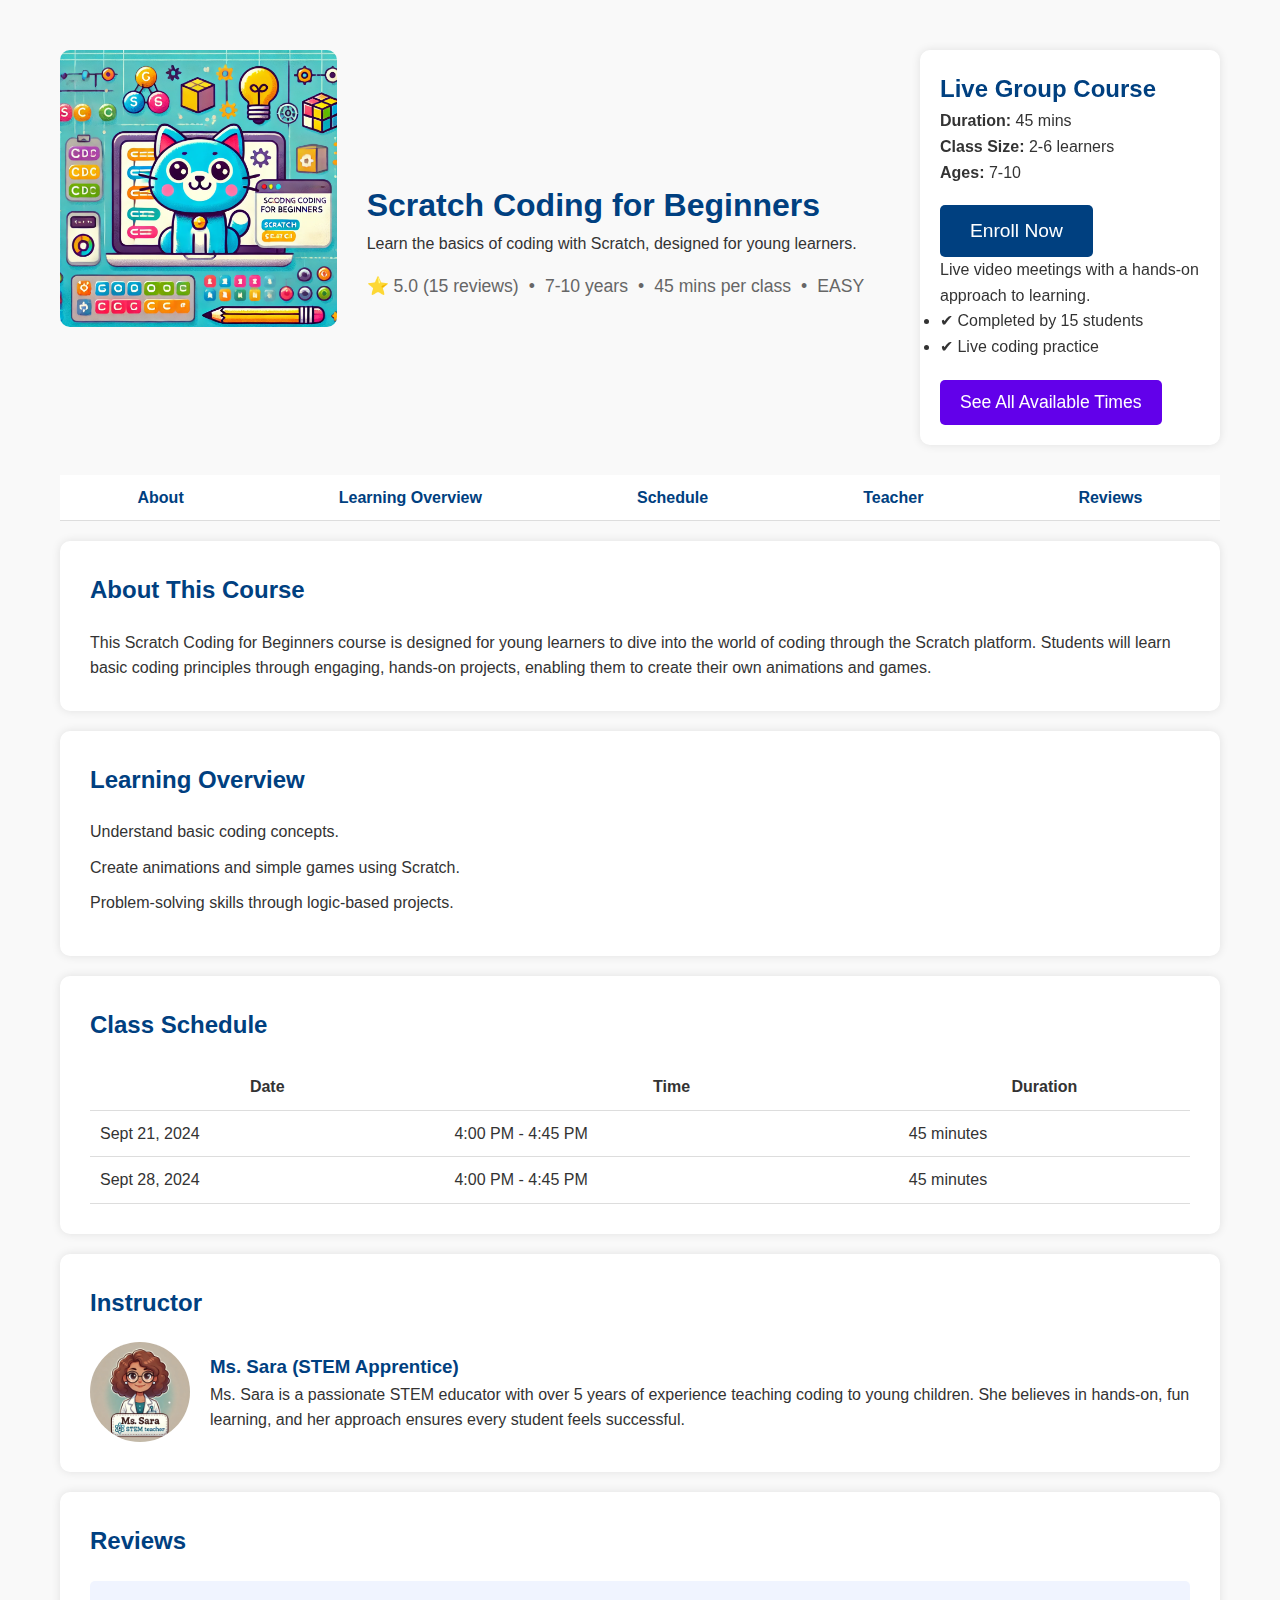
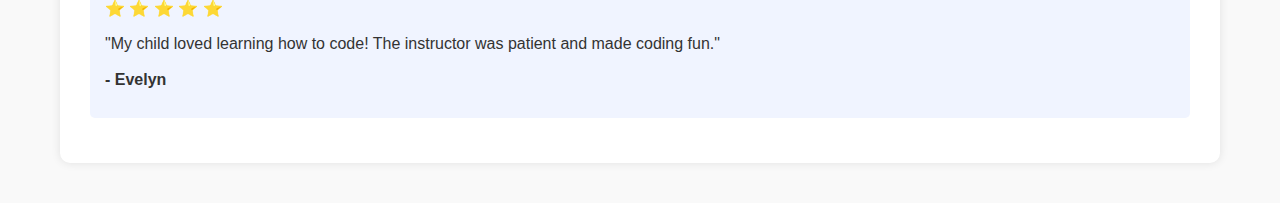
==== course-details.html @ f35632b8 "css style name" ====
<!DOCTYPE html>
<html lang="en">
<head>
    <meta charset="UTF-8">
    <meta name="viewport" content="width=device-width, initial-scale=1.0">
    <title>Course Detail - Scratch Coding for Beginners</title>
    <link rel="stylesheet" href="styles2.css">
</head>
<body>

    <!-- Main Container -->
    <div class="main-container">

        <!-- Hero Section -->
        <section class="course-hero" aria-labelledby="course-hero-heading">
            <div class="course-hero-image">
                <img src="course1.jpg" alt="Scratch Coding Course Image">
            </div>
            <div class="course-hero-info">
                <h1 id="course-hero-heading">Scratch Coding for Beginners</h1>
                <p>Learn the basics of coding with Scratch, designed for young learners.</p>
                <div class="course-summary">
                    <span aria-label="Rating 5 stars">⭐ 5.0 (15 reviews)</span>
                    <span>•</span>
                    <span>7-10 years</span>
                    <span>•</span>
                    <span>45 mins per class</span>
                    <span>•</span>
                    <span>EASY</span>
                </div>
            </div>
            <!-- Floating CTA -->
            <aside class="cta-panel" role="complementary">
                <div class="cta-details">
                    <h2>Live Group Course</h2>
                    <p><strong>Duration:</strong> 45 mins</p>
                    <p><strong>Class Size:</strong> 2-6 learners</p>
                    <p><strong>Ages:</strong> 7-10</p>
                    <button class="cta-btn" aria-label="Enroll Now for Scratch Coding for Beginners">Enroll Now</button>
                    <p>Live video meetings with a hands-on approach to learning.</p>
                    <ul>
                        <li>✔ Completed by 15 students</li>
                        <li>✔ Live coding practice</li>
                    </ul>
                    <button class="see-times-btn" aria-label="See all available times">See All Available Times</button>
                </div>
            </aside>
        </section>

        <!-- Tab Navigation -->
        <nav class="tab-nav" aria-label="Course Navigation" role="navigation">
            <ul>
                <li><a href="#about">About</a></li>
                <li><a href="#overview">Learning Overview</a></li>
                <li><a href="#schedule">Schedule</a></li>
                <li><a href="#teacher">Teacher</a></li>
                <li><a href="#reviews">Reviews</a></li>
            </ul>
        </nav>

        <!-- Course Content Sections -->
        <article id="about" class="course-section">
            <h2>About This Course</h2>
            <p>This Scratch Coding for Beginners course is designed for young learners to dive into the world of coding through the Scratch platform. Students will learn basic coding principles through engaging, hands-on projects, enabling them to create their own animations and games.</p>
        </article>

        <article id="overview" class="course-section">
            <h2>Learning Overview</h2>
            <ul>
                <li>Understand basic coding concepts.</li>
                <li>Create animations and simple games using Scratch.</li>
                <li>Problem-solving skills through logic-based projects.</li>
            </ul>
        </article>

        <article id="schedule" class="course-section">
            <h2>Class Schedule</h2>
            <table>
                <thead>
                    <tr>
                        <th>Date</th>
                        <th>Time</th>
                        <th>Duration</th>
                    </tr>
                </thead>
                <tbody>
                    <tr>
                        <td>Sept 21, 2024</td>
                        <td>4:00 PM - 4:45 PM</td>
                        <td>45 minutes</td>
                    </tr>
                    <tr>
                        <td>Sept 28, 2024</td>
                        <td>4:00 PM - 4:45 PM</td>
                        <td>45 minutes</td>
                    </tr>
                </tbody>
            </table>
        </article>

        <article id="teacher" class="course-section">
            <h2>Instructor</h2>
            <div class="instructor-profile">
                <img src="instructor1.jpg" alt="Ms. Sara Instructor Image">
                <div>
                    <h3>Ms. Sara (STEM Apprentice)</h3>
                    <p>Ms. Sara is a passionate STEM educator with over 5 years of experience teaching coding to young children. She believes in hands-on, fun learning, and her approach ensures every student feels successful.</p>
                </div>
            </div>
        </article>

        <article id="reviews" class="course-section">
            <h2>Reviews</h2>
            <div class="review">
                <p>⭐ ⭐ ⭐ ⭐ ⭐</p>
                <p>"My child loved learning how to code! The instructor was patient and made coding fun."</p>
                <p><strong>- Evelyn</strong></p>
            </div>
        </article>
        
    </div>

    <!-- Smooth Scroll Script -->
    <script>
        document.querySelectorAll('.tab-nav a').forEach(anchor => {
            anchor.addEventListener('click', function(e) {
                e.preventDefault();
                document.querySelector(this.getAttribute('href')).scrollIntoView({
                    behavior: 'smooth'
                });
            });
        });
    </script>

</body>
</html>
---- styles2.css ----
* {
    margin: 0;
    padding: 0;
    box-sizing: border-box;
}

body {
    font-family: Arial, sans-serif;
    line-height: 1.6;
    background-color: #f9f9f9;
    color: #333;
}

.main-container {
    max-width: 1200px;
    margin: 0 auto;
    padding: 20px;
}

h1, h2, h3 {
    color: #004080;
    font-weight: bold;
}

/* Hero Section */
.course-hero {
    display: flex;
    padding: 30px 0;
    position: relative;
}

.course-hero-image {
    flex: 1;
    max-width: 50%;
}

.course-hero-image img {
    width: 100%;
    border-radius: 10px;
}

.course-hero-info {
    flex: 2;
    padding-left: 30px;
    display: flex;
    flex-direction: column;
    justify-content: center;
}

.course-summary {
    display: flex;
    gap: 10px;
    font-size: 1.1em;
    margin: 15px 0;
    color: #666;
}

/* CTA Panel (Sticky) */
.cta-panel {
    position: sticky;
    top: 20px;
    background-color: white;
    padding: 20px;
    border-radius: 10px;
    box-shadow: 0 0 10px rgba(0, 0, 0, 0.1);
    max-width: 300px;
    z-index: 10;
}

.cta-btn {
    background-color: #004080;
    color: white;
    padding: 15px 30px;
    border: none;
    border-radius: 5px;
    cursor: pointer;
    font-size: 1.2em;
    margin-top: 20px;
}

.cta-btn:hover {
    background-color: #002f60;
}

.see-times-btn {
    background-color: #6200ea;
    color: white;
    padding: 12px 20px;
    border: none;
    border-radius: 5px;
    cursor: pointer;
    font-size: 1.1em;
    margin-top: 20px;
}

/* Tab Navigation */
.tab-nav {
    position: sticky;
    top: 0;
    background-color: white;
    padding: 10px 0;
    border-bottom: 1px solid #ddd;
    z-index: 100;
}

.tab-nav ul {
    list-style: none;
    display: flex;
    justify-content: space-around;
}

.tab-nav ul li a {
    color: #004080;
    font-weight: bold;
    padding: 10px 20px;
    text-decoration: none;
    transition: color 0.3s ease;
}

.tab-nav ul li a:hover {
    color: #002f60;
}

/* Course Sections */
.course-section {
    background-color: white;
    padding: 30px;
    border-radius: 10px;
    margin: 20px 0;
    box-shadow: 0 0 10px rgba(0, 0, 0, 0.1);
}

.course-section h2 {
    margin-bottom: 20px;
}

.course-section ul {
    list-style: none;
    padding-left: 0;
}

.course-section ul li {
    margin-bottom: 10px;
}

.course-section table {
    width: 100%;
    border-collapse: collapse;
}

.course-section table th, table td {
    padding: 10px;
    border-bottom: 1px solid #ddd;
}

.instructor-profile {
    display: flex;
    gap: 20px;
    align-items: center;
}

.instructor-profile img {
    border-radius: 50%;
    width: 100px;
    height: 100px;
}

/* Review Section */
.review {
    background-color: #f0f4ff;
    padding: 15px;
    border-radius: 5px;
    margin-bottom: 15px;
}

.review p {
    margin-bottom: 10px;
}
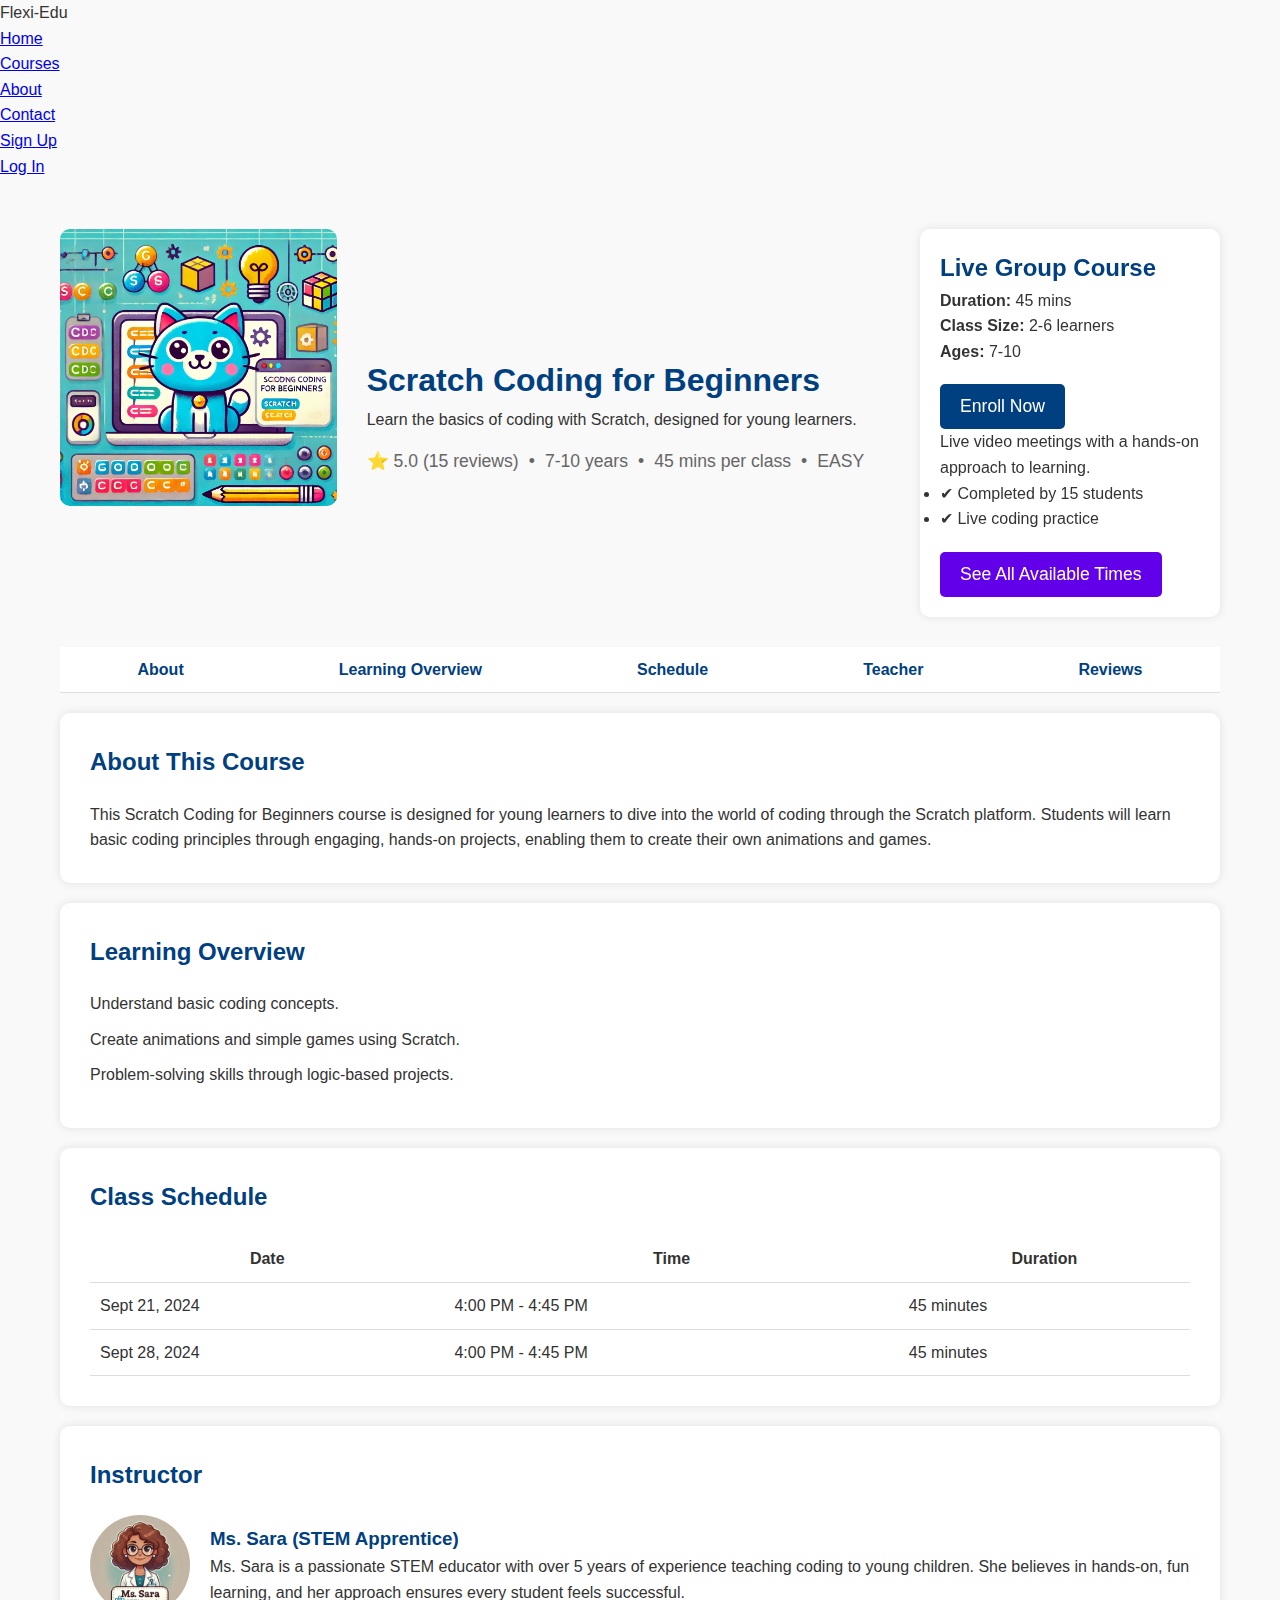
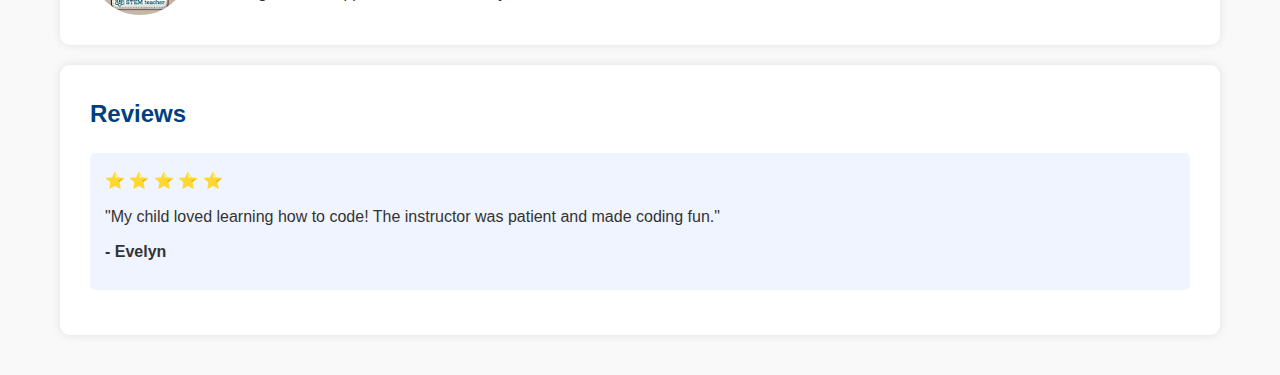
==== commit 6f3a10db: "merge css files" ====
--- a/course-details.html
+++ b/course-details.html
@@ -4,10 +4,22 @@
     <meta charset="UTF-8">
     <meta name="viewport" content="width=device-width, initial-scale=1.0">
     <title>Course Detail - Scratch Coding for Beginners</title>
-    <link rel="stylesheet" href="styles2.css">
+    <link rel="stylesheet" href="styles.css">
 </head>
 <body>
-
+    <header>
+        <nav>
+            <div class="logo">Flexi-Edu</div>
+            <ul class="nav-links">
+                <li><a href="#">Home</a></li>
+                <li><a href="#">Courses</a></li>
+                <li><a href="#">About</a></li>
+                <li><a href="#">Contact</a></li>
+                <li><a href="#" class="btn primary-btn">Sign Up</a></li>
+                <li><a href="#" class="btn secondary-btn">Log In</a></li>
+            </ul>
+        </nav>
+    </header>
     <!-- Main Container -->
     <div class="main-container">
 
--- a/styles.css
+++ b/styles.css
@@ -0,0 +1,280 @@
+/* General Styles */
+* {
+    margin: 0;
+    padding: 0;
+    box-sizing: border-box;
+}
+
+body {
+    font-family: Arial, sans-serif;
+    line-height: 1.6;
+    background-color: #f9f9f9;
+    color: #333;
+}
+
+h1, h2, h3 {
+    color: #004080;
+    font-weight: bold;
+}
+
+.main-container {
+    max-width: 1200px;
+    margin: 0 auto;
+    padding: 20px;
+}
+
+/* Reusable Button Styles */
+.cta-btn, .see-times-btn {
+    background-color: #004080;
+    color: white;
+    padding: 12px 20px;
+    border: none;
+    border-radius: 5px;
+    cursor: pointer;
+    font-size: 1.1em;
+    margin-top: 20px;
+    transition: background-color 0.3s;
+}
+
+.cta-btn:hover, .see-times-btn:hover {
+    background-color: #002f60;
+}
+
+.see-times-btn {
+    background-color: #6200ea;
+}
+
+.review, .btn:hover {
+    background-color: #002f60;
+}
+
+/* Course List View Styles */
+.course-grid {
+    display: grid;
+    grid-template-columns: repeat(auto-fit, minmax(250px, 1fr));
+    gap: 20px;
+    padding: 20px 0;
+}
+
+.course-card {
+    background: white;
+    border-radius: 12px;
+    box-shadow: 0 5px 15px rgba(0, 0, 0, 0.1);
+    overflow: hidden;
+    text-align: left;
+    display: flex;
+    flex-direction: column;
+    transition: transform 0.3s, box-shadow 0.3s;
+    cursor: pointer;
+}
+
+.course-card:hover {
+    transform: translateY(-5px);
+    box-shadow: 0 10px 25px rgba(0, 0, 0, 0.15);
+}
+
+.course-card img {
+    width: 100%;
+    height: 150px;
+    object-fit: cover;
+}
+
+.course-card h3 {
+    font-size: 1.2em;
+    margin: 15px;
+    color: #333;
+    font-weight: bold;
+}
+
+.course-card .vendor {
+    display: flex;
+    align-items: center;
+    margin: 10px 15px;
+}
+
+.course-card .vendor img {
+    border-radius: 50%;
+    width: 30px;
+    height: 30px;
+    margin-right: 10px;
+}
+
+.course-card .vendor a {
+    font-size: 0.9em;
+    color: #004080;
+    font-weight: bold;
+    text-decoration: none;
+}
+
+.course-card .vendor a:hover {
+    text-decoration: underline;
+}
+
+.course-card .course-info {
+    display: flex;
+    justify-content: space-around;
+    padding: 15px;
+    background-color: #f9f9f9;
+    border-top: 1px solid #ddd;
+}
+
+.course-card .course-info div {
+    text-align: center;
+}
+
+.course-card .course-info div span {
+    display: block;
+    font-size: 1.1em;
+    font-weight: bold;
+    color: #333;
+}
+
+.course-card .course-info div small {
+    font-size: 0.8em;
+    color: #666;
+}
+
+.course-card .rating {
+    display: flex;
+    align-items: center;
+    color: #ff9800;
+    margin-left: 15px;
+    font-size: 0.9em;
+}
+
+.course-card .rating span {
+    margin-left: 5px;
+    color: #666;
+    font-size: 0.85em;
+}
+
+/* Course Details View Styles */
+
+/* Hero Section */
+.course-hero {
+    display: flex;
+    padding: 30px 0;
+    position: relative;
+}
+
+.course-hero-image {
+    flex: 1;
+    max-width: 50%;
+}
+
+.course-hero-image img {
+    width: 100%;
+    border-radius: 10px;
+}
+
+.course-hero-info {
+    flex: 2;
+    padding-left: 30px;
+    display: flex;
+    flex-direction: column;
+    justify-content: center;
+}
+
+.course-summary {
+    display: flex;
+    gap: 10px;
+    font-size: 1.1em;
+    margin: 15px 0;
+    color: #666;
+}
+
+/* CTA Panel (Sticky) */
+.cta-panel {
+    position: sticky;
+    top: 20px;
+    background-color: white;
+    padding: 20px;
+    border-radius: 10px;
+    box-shadow: 0 0 10px rgba(0, 0, 0, 0.1);
+    max-width: 300px;
+    z-index: 10;
+}
+
+/* Tab Navigation */
+.tab-nav {
+    position: sticky;
+    top: 0;
+    background-color: white;
+    padding: 10px 0;
+    border-bottom: 1px solid #ddd;
+    z-index: 100;
+}
+
+.tab-nav ul {
+    list-style: none;
+    display: flex;
+    justify-content: space-around;
+}
+
+.tab-nav ul li a {
+    color: #004080;
+    font-weight: bold;
+    padding: 10px 20px;
+    text-decoration: none;
+    transition: color 0.3s ease;
+}
+
+.tab-nav ul li a:hover {
+    color: #002f60;
+}
+
+/* Course Sections */
+.course-section {
+    background-color: white;
+    padding: 30px;
+    border-radius: 10px;
+    margin: 20px 0;
+    box-shadow: 0 0 10px rgba(0, 0, 0, 0.1);
+}
+
+.course-section h2 {
+    margin-bottom: 20px;
+}
+
+.course-section ul {
+    list-style: none;
+    padding-left: 0;
+}
+
+.course-section ul li {
+    margin-bottom: 10px;
+}
+
+.course-section table {
+    width: 100%;
+    border-collapse: collapse;
+}
+
+.course-section table th, table td {
+    padding: 10px;
+    border-bottom: 1px solid #ddd;
+}
+
+.instructor-profile {
+    display: flex;
+    gap: 20px;
+    align-items: center;
+}
+
+.instructor-profile img {
+    border-radius: 50%;
+    width: 100px;
+    height: 100px;
+}
+
+/* Review Section */
+.review {
+    background-color: #f0f4ff;
+    padding: 15px;
+    border-radius: 5px;
+    margin-bottom: 15px;
+}
+
+.review p {
+    margin-bottom: 10px;
+}
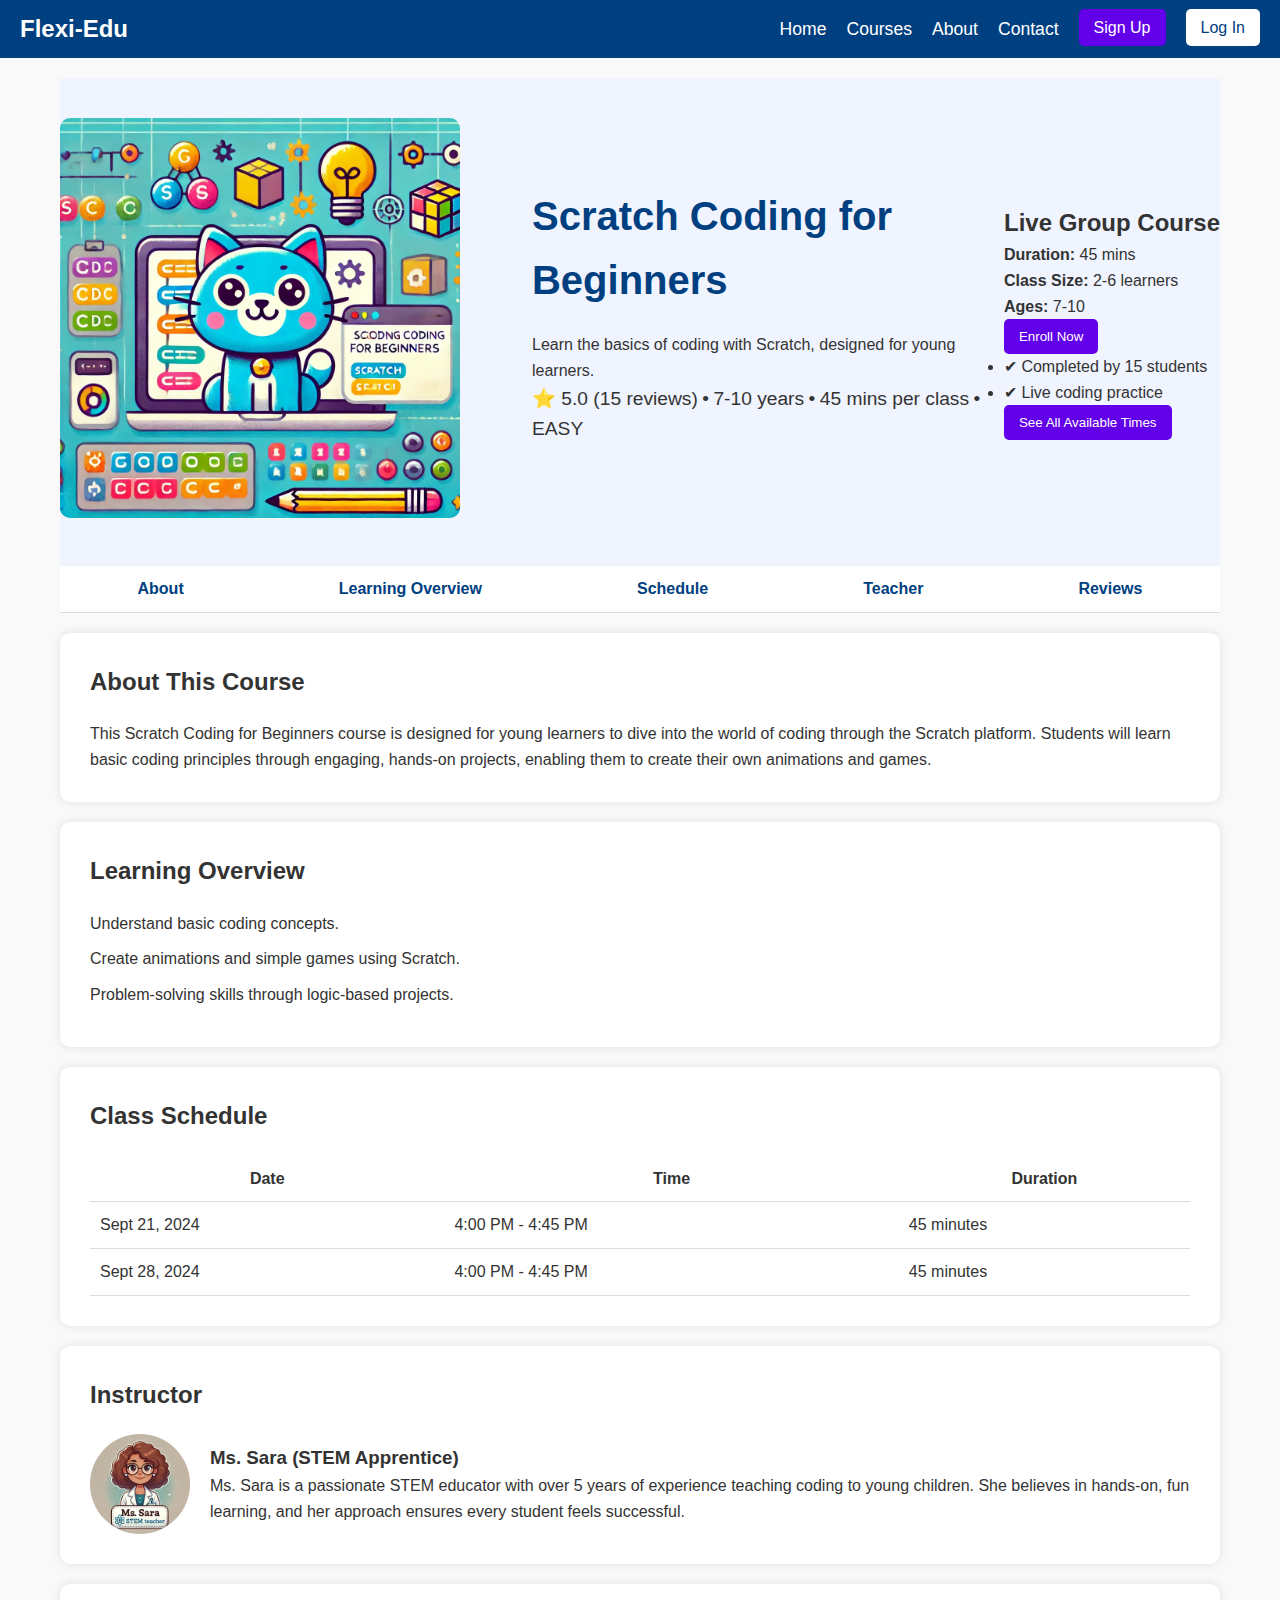
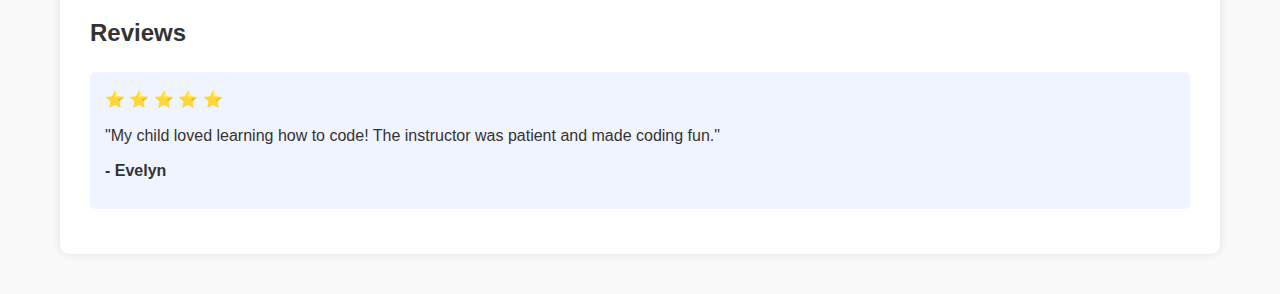
==== commit bcf2773e: "redo html and css alignment" ====
--- a/course-details.html
+++ b/course-details.html
@@ -20,9 +20,8 @@
             </ul>
         </nav>
     </header>
-    <!-- Main Container -->
+
     <div class="main-container">
-
         <!-- Hero Section -->
         <section class="course-hero" aria-labelledby="course-hero-heading">
             <div class="course-hero-image">
@@ -49,7 +48,6 @@
                     <p><strong>Class Size:</strong> 2-6 learners</p>
                     <p><strong>Ages:</strong> 7-10</p>
                     <button class="cta-btn" aria-label="Enroll Now for Scratch Coding for Beginners">Enroll Now</button>
-                    <p>Live video meetings with a hands-on approach to learning.</p>
                     <ul>
                         <li>✔ Completed by 15 students</li>
                         <li>✔ Live coding practice</li>
@@ -129,7 +127,6 @@
                 <p><strong>- Evelyn</strong></p>
             </div>
         </article>
-        
     </div>
 
     <!-- Smooth Scroll Script -->
--- a/styles.css
+++ b/styles.css
@@ -12,43 +12,156 @@
     color: #333;
 }
 
-h1, h2, h3 {
-    color: #004080;
-    font-weight: bold;
-}
-
 .main-container {
     max-width: 1200px;
     margin: 0 auto;
     padding: 20px;
 }
 
-/* Reusable Button Styles */
-.cta-btn, .see-times-btn {
+/* Header Section */
+header nav {
+    display: flex;
+    justify-content: space-between;
+    align-items: center;
     background-color: #004080;
-    color: white;
-    padding: 12px 20px;
+    padding: 10px 20px;
+}
+
+header nav .logo {
+    color: white;
+    font-size: 1.5em;
+    font-weight: bold;
+}
+
+header nav ul {
+    list-style: none;
+    display: flex;
+    gap: 20px;
+}
+
+header nav ul li a {
+    color: white;
+    text-decoration: none;
+    font-size: 1.1em;
+    transition: color 0.3s ease;
+}
+
+header nav ul li a:hover {
+    color: #ddd;
+}
+
+header .btn {
+    padding: 10px 15px;
+    border-radius: 5px;
+    font-size: 1em;
+}
+
+.primary-btn {
+    background-color: #6200ea;
+    color: white;
+}
+
+.secondary-btn {
+    background-color: white;
+    color: #004080;
+}
+
+.secondary-btn:hover {
+    background-color: #ddd;
+}
+
+/* Hero Section */
+.hero, .course-hero {
+    display: flex;
+    justify-content: space-between;
+    align-items: center;
+    padding: 40px 0;
+    background-color: #f0f4ff;
+}
+
+.hero-content, .course-hero-info {
+    flex: 1;
+}
+
+.hero h1, .course-hero h1 {
+    font-size: 2.5em;
+    margin-bottom: 20px;
+    color: #004080;
+}
+
+.highlights, .course-summary {
+    list-style: none;
+    margin-bottom: 15px;
+}
+
+.highlights li, .course-summary span {
+    font-size: 1.2em;
+    margin-bottom: 10px;
+}
+
+.ratings, .age-filter {
+    font-size: 1.1em;
+    color: #333;
+    margin-bottom: 15px;
+}
+
+.age-filter button, .cta-btn, .see-times-btn {
+    background-color: #6200ea;
+    color: white;
+    padding: 10px 15px;
+    border-radius: 5px;
+    cursor: pointer;
     border: none;
-    border-radius: 5px;
+    margin-right: 10px;
+    transition: background-color 0.3s ease;
+}
+
+.age-filter button:hover, .cta-btn:hover, .see-times-btn:hover {
+    background-color: #4500b5;
+}
+
+.course-hero-image {
+    flex: 1;
+}
+
+.course-hero-image img, .hero img {
+    width: 100%;
+    max-width: 400px;
+    border-radius: 10px;
+}
+
+/* Filter Bar */
+.filter-bar {
+    display: flex;
+    justify-content: space-between;
+    align-items: center;
+    padding: 20px 0;
+    background-color: #fff;
+    margin-top: 10px;
+    border-bottom: 1px solid #ddd;
+}
+
+.filters button {
+    background-color: #f0f4ff;
+    color: #333;
+    padding: 10px 15px;
+    border-radius: 5px;
+    border: none;
     cursor: pointer;
-    font-size: 1.1em;
-    margin-top: 20px;
-    transition: background-color 0.3s;
-}
-
-.cta-btn:hover, .see-times-btn:hover {
-    background-color: #002f60;
-}
-
-.see-times-btn {
-    background-color: #6200ea;
-}
-
-.review, .btn:hover {
-    background-color: #002f60;
-}
-
-/* Course List View Styles */
+    margin-right: 10px;
+}
+
+.filters button:hover {
+    background-color: #d9e2f3;
+}
+
+.sort-by select {
+    padding: 10px;
+    border-radius: 5px;
+    border: 1px solid #ddd;
+}
+
+/* Course Grid */
 .course-grid {
     display: grid;
     grid-template-columns: repeat(auto-fit, minmax(250px, 1fr));
@@ -86,31 +199,32 @@
     font-weight: bold;
 }
 
-.course-card .vendor {
+.vendor {
     display: flex;
     align-items: center;
     margin: 10px 15px;
 }
 
-.course-card .vendor img {
+.vendor img {
     border-radius: 50%;
     width: 30px;
     height: 30px;
     margin-right: 10px;
 }
 
-.course-card .vendor a {
+.vendor a {
     font-size: 0.9em;
     color: #004080;
     font-weight: bold;
     text-decoration: none;
 }
 
-.course-card .vendor a:hover {
+.vendor a:hover {
     text-decoration: underline;
 }
 
-.course-card .course-info {
+/* Course Info */
+.course-info {
     display: flex;
     justify-content: space-around;
     padding: 15px;
@@ -118,23 +232,23 @@
     border-top: 1px solid #ddd;
 }
 
-.course-card .course-info div {
+.course-info div {
     text-align: center;
 }
 
-.course-card .course-info div span {
+.course-info div span {
     display: block;
     font-size: 1.1em;
     font-weight: bold;
     color: #333;
 }
 
-.course-card .course-info div small {
+.course-info div small {
     font-size: 0.8em;
     color: #666;
 }
 
-.course-card .rating {
+.rating {
     display: flex;
     align-items: center;
     color: #ff9800;
@@ -142,60 +256,13 @@
     font-size: 0.9em;
 }
 
-.course-card .rating span {
+.rating span {
     margin-left: 5px;
     color: #666;
     font-size: 0.85em;
 }
 
-/* Course Details View Styles */
-
-/* Hero Section */
-.course-hero {
-    display: flex;
-    padding: 30px 0;
-    position: relative;
-}
-
-.course-hero-image {
-    flex: 1;
-    max-width: 50%;
-}
-
-.course-hero-image img {
-    width: 100%;
-    border-radius: 10px;
-}
-
-.course-hero-info {
-    flex: 2;
-    padding-left: 30px;
-    display: flex;
-    flex-direction: column;
-    justify-content: center;
-}
-
-.course-summary {
-    display: flex;
-    gap: 10px;
-    font-size: 1.1em;
-    margin: 15px 0;
-    color: #666;
-}
-
-/* CTA Panel (Sticky) */
-.cta-panel {
-    position: sticky;
-    top: 20px;
-    background-color: white;
-    padding: 20px;
-    border-radius: 10px;
-    box-shadow: 0 0 10px rgba(0, 0, 0, 0.1);
-    max-width: 300px;
-    z-index: 10;
-}
-
-/* Tab Navigation */
+/* Course Details View - Tabs and Sections */
 .tab-nav {
     position: sticky;
     top: 0;
@@ -223,7 +290,6 @@
     color: #002f60;
 }
 
-/* Course Sections */
 .course-section {
     background-color: white;
     padding: 30px;
@@ -255,6 +321,7 @@
     border-bottom: 1px solid #ddd;
 }
 
+/* Instructor Section */
 .instructor-profile {
     display: flex;
     gap: 20px;
@@ -278,3 +345,23 @@
 .review p {
     margin-bottom: 10px;
 }
+
+/* Footer Section */
+footer {
+    background-color: #004080;
+    color: white;
+    padding: 20px 0;
+    text-align: center;
+}
+
+footer ul {
+    list-style: none;
+    display: flex;
+    justify-content: center;
+    gap: 20px;
+}
+
+footer ul li a {
+    color: white;
+    text-decoration: none;
+}
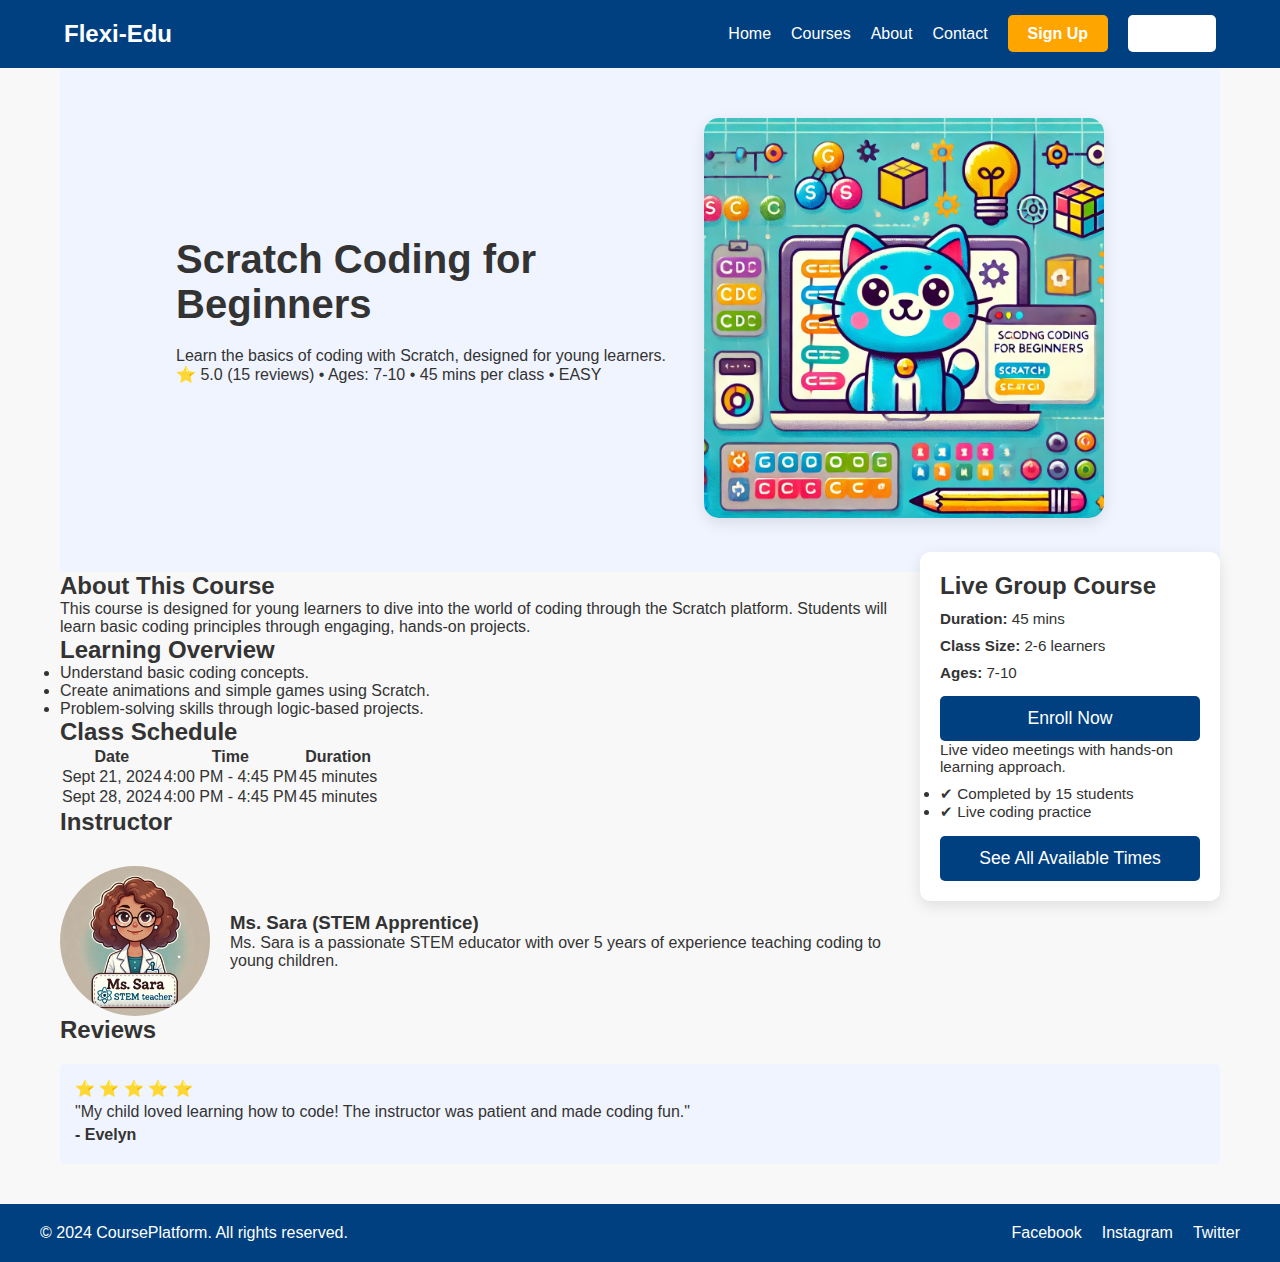
==== commit b46c2b6b: "started details screen from scratch" ====
--- a/course-details.html
+++ b/course-details.html
@@ -3,16 +3,17 @@
 <head>
     <meta charset="UTF-8">
     <meta name="viewport" content="width=device-width, initial-scale=1.0">
-    <title>Course Detail - Scratch Coding for Beginners</title>
+    <title>Course Details - Scratch Coding for Beginners</title>
     <link rel="stylesheet" href="styles.css">
 </head>
 <body>
+    <!-- Header Section -->
     <header>
         <nav>
             <div class="logo">Flexi-Edu</div>
             <ul class="nav-links">
-                <li><a href="#">Home</a></li>
-                <li><a href="#">Courses</a></li>
+                <li><a href="index.html">Home</a></li>
+                <li><a href="index.html">Courses</a></li>
                 <li><a href="#">About</a></li>
                 <li><a href="#">Contact</a></li>
                 <li><a href="#" class="btn primary-btn">Sign Up</a></li>
@@ -20,70 +21,54 @@
             </ul>
         </nav>
     </header>
-
-    <div class="main-container">
+    
+    <!-- Main Container -->
+    <div class="container">
         <!-- Hero Section -->
-        <section class="course-hero" aria-labelledby="course-hero-heading">
-            <div class="course-hero-image">
-                <img src="course1.jpg" alt="Scratch Coding Course Image">
-            </div>
-            <div class="course-hero-info">
-                <h1 id="course-hero-heading">Scratch Coding for Beginners</h1>
+        <section class="hero">
+            <div class="hero-content">
+                <h1>Scratch Coding for Beginners</h1>
                 <p>Learn the basics of coding with Scratch, designed for young learners.</p>
-                <div class="course-summary">
-                    <span aria-label="Rating 5 stars">⭐ 5.0 (15 reviews)</span>
-                    <span>•</span>
-                    <span>7-10 years</span>
-                    <span>•</span>
-                    <span>45 mins per class</span>
-                    <span>•</span>
-                    <span>EASY</span>
+                <div class="ratings">
+                    ⭐ 5.0 (15 reviews) • Ages: 7-10 • 45 mins per class • EASY
                 </div>
             </div>
-            <!-- Floating CTA -->
-            <aside class="cta-panel" role="complementary">
-                <div class="cta-details">
-                    <h2>Live Group Course</h2>
-                    <p><strong>Duration:</strong> 45 mins</p>
-                    <p><strong>Class Size:</strong> 2-6 learners</p>
-                    <p><strong>Ages:</strong> 7-10</p>
-                    <button class="cta-btn" aria-label="Enroll Now for Scratch Coding for Beginners">Enroll Now</button>
-                    <ul>
-                        <li>✔ Completed by 15 students</li>
-                        <li>✔ Live coding practice</li>
-                    </ul>
-                    <button class="see-times-btn" aria-label="See all available times">See All Available Times</button>
-                </div>
-            </aside>
+            <div class="hero-image">
+                <img src="course1.jpg" alt="Course Thumbnail">
+            </div>
         </section>
 
-        <!-- Tab Navigation -->
-        <nav class="tab-nav" aria-label="Course Navigation" role="navigation">
+        <!-- CTA Panel -->
+        <aside class="cta-panel">
+            <h2>Live Group Course</h2>
+            <p><strong>Duration:</strong> 45 mins</p>
+            <p><strong>Class Size:</strong> 2-6 learners</p>
+            <p><strong>Ages:</strong> 7-10</p>
+            <a href="#" class="cta-btn">Enroll Now</a>
+            <p>Live video meetings with hands-on learning approach.</p>
             <ul>
-                <li><a href="#about">About</a></li>
-                <li><a href="#overview">Learning Overview</a></li>
-                <li><a href="#schedule">Schedule</a></li>
-                <li><a href="#teacher">Teacher</a></li>
-                <li><a href="#reviews">Reviews</a></li>
+                <li>✔ Completed by 15 students</li>
+                <li>✔ Live coding practice</li>
             </ul>
-        </nav>
+            <a href="#" class="see-times-btn">See All Available Times</a>
+        </aside>
 
         <!-- Course Content Sections -->
-        <article id="about" class="course-section">
+        <section class="course-section">
             <h2>About This Course</h2>
-            <p>This Scratch Coding for Beginners course is designed for young learners to dive into the world of coding through the Scratch platform. Students will learn basic coding principles through engaging, hands-on projects, enabling them to create their own animations and games.</p>
-        </article>
+            <p>This course is designed for young learners to dive into the world of coding through the Scratch platform. Students will learn basic coding principles through engaging, hands-on projects.</p>
+        </section>
 
-        <article id="overview" class="course-section">
+        <section class="course-section">
             <h2>Learning Overview</h2>
             <ul>
                 <li>Understand basic coding concepts.</li>
                 <li>Create animations and simple games using Scratch.</li>
                 <li>Problem-solving skills through logic-based projects.</li>
             </ul>
-        </article>
+        </section>
 
-        <article id="schedule" class="course-section">
+        <section class="course-section">
             <h2>Class Schedule</h2>
             <table>
                 <thead>
@@ -106,40 +91,39 @@
                     </tr>
                 </tbody>
             </table>
-        </article>
+        </section>
 
-        <article id="teacher" class="course-section">
+        <section class="course-section">
             <h2>Instructor</h2>
             <div class="instructor-profile">
-                <img src="instructor1.jpg" alt="Ms. Sara Instructor Image">
+                <img src="instructor1.jpg" alt="Instructor Image">
                 <div>
                     <h3>Ms. Sara (STEM Apprentice)</h3>
-                    <p>Ms. Sara is a passionate STEM educator with over 5 years of experience teaching coding to young children. She believes in hands-on, fun learning, and her approach ensures every student feels successful.</p>
+                    <p>Ms. Sara is a passionate STEM educator with over 5 years of experience teaching coding to young children.</p>
                 </div>
             </div>
-        </article>
+        </section>
 
-        <article id="reviews" class="course-section">
+        <section class="course-section">
             <h2>Reviews</h2>
             <div class="review">
                 <p>⭐ ⭐ ⭐ ⭐ ⭐</p>
                 <p>"My child loved learning how to code! The instructor was patient and made coding fun."</p>
                 <p><strong>- Evelyn</strong></p>
             </div>
-        </article>
+        </section>
     </div>
 
-    <!-- Smooth Scroll Script -->
-    <script>
-        document.querySelectorAll('.tab-nav a').forEach(anchor => {
-            anchor.addEventListener('click', function(e) {
-                e.preventDefault();
-                document.querySelector(this.getAttribute('href')).scrollIntoView({
-                    behavior: 'smooth'
-                });
-            });
-        });
-    </script>
-
+    <!-- Footer Section -->
+    <footer>
+        <div class="footer-content">
+            <p>&copy; 2024 CoursePlatform. All rights reserved.</p>
+            <ul class="social-links">
+                <li><a href="#">Facebook</a></li>
+                <li><a href="#">Instagram</a></li>
+                <li><a href="#">Twitter</a></li>
+            </ul>
+        </div>
+    </footer>
 </body>
 </html>
--- a/styles.css
+++ b/styles.css
@@ -1,4 +1,4 @@
-/* General Styles */
+/* Basic reset and styles */
 * {
     margin: 0;
     padding: 0;
@@ -7,57 +7,55 @@
 
 body {
     font-family: Arial, sans-serif;
-    line-height: 1.6;
-    background-color: #f9f9f9;
     color: #333;
-}
-
-.main-container {
+    background-color: #f8f8f8;
+}
+
+/* Header Styles */
+header {
+    background: #004080;
+    padding: 20px 0;
+    color: white;
+}
+
+nav {
+    display: flex;
+    justify-content: space-between;
+    align-items: center;
+    width: 90%;
+    margin: 0 auto;
     max-width: 1200px;
-    margin: 0 auto;
-    padding: 20px;
-}
-
-/* Header Section */
-header nav {
-    display: flex;
-    justify-content: space-between;
-    align-items: center;
-    background-color: #004080;
+}
+
+.logo {
+    font-size: 1.5em;
+    font-weight: bold;
+}
+
+.nav-links {
+    list-style: none;
+    display: flex;
+}
+
+.nav-links li {
+    margin-left: 20px;
+}
+
+.nav-links a {
+    color: white;
+    text-decoration: none;
+    font-size: 1em;
+}
+
+.btn {
     padding: 10px 20px;
-}
-
-header nav .logo {
-    color: white;
-    font-size: 1.5em;
-    font-weight: bold;
-}
-
-header nav ul {
-    list-style: none;
-    display: flex;
-    gap: 20px;
-}
-
-header nav ul li a {
-    color: white;
     text-decoration: none;
-    font-size: 1.1em;
-    transition: color 0.3s ease;
-}
-
-header nav ul li a:hover {
-    color: #ddd;
-}
-
-header .btn {
-    padding: 10px 15px;
     border-radius: 5px;
-    font-size: 1em;
+    font-weight: bold;
 }
 
 .primary-btn {
-    background-color: #6200ea;
+    background-color: #ffa500;
     color: white;
 }
 
@@ -66,68 +64,77 @@
     color: #004080;
 }
 
-.secondary-btn:hover {
-    background-color: #ddd;
+/* Main Section */
+.container {
+    max-width: 1200px; 
+    margin: 0 auto;
+    padding: 0 20px; 
 }
 
 /* Hero Section */
-.hero, .course-hero {
-    display: flex;
+.hero {
+    display: flex;
+    align-items: center;
     justify-content: space-between;
-    align-items: center;
-    padding: 40px 0;
+    padding: 50px 10%;
     background-color: #f0f4ff;
 }
 
-.hero-content, .course-hero-info {
-    flex: 1;
-}
-
-.hero h1, .course-hero h1 {
+.hero-content {
+    flex: 2;
+}
+
+.hero h1 {
     font-size: 2.5em;
     margin-bottom: 20px;
-    color: #004080;
-}
-
-.highlights, .course-summary {
+}
+
+.highlights {
     list-style: none;
-    margin-bottom: 15px;
-}
-
-.highlights li, .course-summary span {
-    font-size: 1.2em;
+    margin-bottom: 20px;
+    font-size: 1.1em;
+    color: #555;
+}
+
+.highlights li {
     margin-bottom: 10px;
 }
 
-.ratings, .age-filter {
-    font-size: 1.1em;
-    color: #333;
-    margin-bottom: 15px;
-}
-
-.age-filter button, .cta-btn, .see-times-btn {
-    background-color: #6200ea;
-    color: white;
-    padding: 10px 15px;
-    border-radius: 5px;
+.ratings {
+    display: flex;
+    align-items: center;
+    gap: 10px;
+    margin-bottom: 20px;
+}
+
+.ratings span {
+    font-size: 1em;
+    color: #555;
+}
+
+.age-filter {
+    margin-top: 20px;
+}
+
+.age-filter button {
+    background: #f0f0f0;
+    border: none;
+    padding: 10px;
+    margin-right: 10px;
+    border-radius: 20px;
     cursor: pointer;
-    border: none;
-    margin-right: 10px;
     transition: background-color 0.3s ease;
 }
 
-.age-filter button:hover, .cta-btn:hover, .see-times-btn:hover {
-    background-color: #4500b5;
-}
-
-.course-hero-image {
-    flex: 1;
-}
-
-.course-hero-image img, .hero img {
-    width: 100%;
+.age-filter button:hover {
+    background-color: #ddd;
+}
+
+.hero-image img {
     max-width: 400px;
-    border-radius: 10px;
+    border-radius: 15px;
+    object-fit: cover;
+    box-shadow: 0 5px 15px rgba(0, 0, 0, 0.1);
 }
 
 /* Filter Bar */
@@ -135,33 +142,77 @@
     display: flex;
     justify-content: space-between;
     align-items: center;
-    padding: 20px 0;
-    background-color: #fff;
-    margin-top: 10px;
+    padding: 20px 10%;
+    background-color: white;
     border-bottom: 1px solid #ddd;
 }
 
 .filters button {
-    background-color: #f0f4ff;
-    color: #333;
-    padding: 10px 15px;
-    border-radius: 5px;
+    background: #f0f0f0;
     border: none;
+    padding: 10px 20px;
+    margin-right: 10px;
+    border-radius: 20px;
     cursor: pointer;
-    margin-right: 10px;
+    transition: background-color 0.3s ease;
 }
 
 .filters button:hover {
-    background-color: #d9e2f3;
+    background-color: #ddd;
+}
+
+.reset-filters {
+    color: #004080;
+    text-decoration: underline;
+    margin-left: 10px;
+    cursor: pointer;
+}
+
+.sort-by {
+    display: flex;
+    align-items: center;
 }
 
 .sort-by select {
+    margin-left: 10px;
     padding: 10px;
     border-radius: 5px;
-    border: 1px solid #ddd;
-}
-
-/* Course Grid */
+    border: 1px solid #ccc;
+    font-size: 1em;
+}
+
+/* Courses Section */
+
+.courses {
+    padding: 30px 10%;
+}
+
+.courses h2 {
+    font-size: 2em;
+    margin-bottom: 20px;
+    color: #004080;
+}
+
+.tags {
+    display: flex;
+    flex-wrap: wrap;
+    gap: 10px;
+    margin-bottom: 20px;
+}
+
+.tags button {
+    background: #f0f0f0;
+    border: none;
+    padding: 10px 20px;
+    border-radius: 20px;
+    cursor: pointer;
+    transition: background-color 0.3s ease;
+}
+
+.tags button:hover {
+    background-color: #ddd;
+}
+
 .course-grid {
     display: grid;
     grid-template-columns: repeat(auto-fit, minmax(250px, 1fr));
@@ -199,32 +250,45 @@
     font-weight: bold;
 }
 
-.vendor {
+.course-card .rating {
+    display: flex;
+    align-items: center;
+    color: #ff9800;
+    margin-left: 15px;
+    font-size: 0.9em;
+}
+
+.course-card .rating span {
+    margin-left: 5px;
+    color: #666;
+    font-size: 0.85em;
+}
+
+.course-card .vendor {
     display: flex;
     align-items: center;
     margin: 10px 15px;
 }
 
-.vendor img {
+.course-card .vendor img {
     border-radius: 50%;
     width: 30px;
     height: 30px;
     margin-right: 10px;
 }
 
-.vendor a {
+.course-card .vendor a {
     font-size: 0.9em;
     color: #004080;
     font-weight: bold;
     text-decoration: none;
 }
 
-.vendor a:hover {
+.course-card .vendor a:hover {
     text-decoration: underline;
 }
 
-/* Course Info */
-.course-info {
+.course-card .course-info {
     display: flex;
     justify-content: space-around;
     padding: 15px;
@@ -232,136 +296,152 @@
     border-top: 1px solid #ddd;
 }
 
-.course-info div {
+.course-card .course-info div {
     text-align: center;
 }
 
-.course-info div span {
+.course-card .course-info div span {
     display: block;
     font-size: 1.1em;
     font-weight: bold;
     color: #333;
 }
 
-.course-info div small {
+.course-card .course-info div small {
     font-size: 0.8em;
     color: #666;
 }
 
-.rating {
-    display: flex;
-    align-items: center;
-    color: #ff9800;
-    margin-left: 15px;
-    font-size: 0.9em;
-}
-
-.rating span {
-    margin-left: 5px;
-    color: #666;
-    font-size: 0.85em;
-}
-
-/* Course Details View - Tabs and Sections */
-.tab-nav {
-    position: sticky;
-    top: 0;
+
+/* Footer Styles */
+footer {
+    background: #004080;
+    color: white;
+    padding: 20px;
+    text-align: center;
+    margin-top: 40px;
+}
+
+.footer-content {
+    display: flex;
+    justify-content: space-between;
+    align-items: center;
+    max-width: 1200px;
+    margin: 0 auto;
+    max-width: 1200px;
+}
+
+.social-links {
+    list-style: none;
+    display: flex;
+}
+
+.social-links li {
+    margin-left: 20px;
+}
+
+.social-links a {
+    color: white;
+    text-decoration: none;
+}
+
+.social-links a:hover {
+    text-decoration: underline;
+}
+
+/* Responsive Design */
+@media (max-width: 768px) {
+    .hero {
+        flex-direction: column;
+        text-align: center;
+    }
+
+    .hero-image {
+        margin-top: 20px;
+    }
+
+    .course-grid {
+        grid-template-columns: 1fr;
+    }
+
+    .filter-bar {
+        flex-direction: column;
+        align-items: flex-start;
+    }
+
+    .sort-by {
+        margin-top: 10px;
+        align-self: flex-start;
+    }
+}
+
+/* CTA Panel (Course Details) */
+.cta-panel {
     background-color: white;
-    padding: 10px 0;
-    border-bottom: 1px solid #ddd;
-    z-index: 100;
-}
-
-.tab-nav ul {
-    list-style: none;
-    display: flex;
-    justify-content: space-around;
-}
-
-.tab-nav ul li a {
-    color: #004080;
-    font-weight: bold;
-    padding: 10px 20px;
+    padding: 20px;
+    border-radius: 10px;
+    box-shadow: 0 5px 15px rgba(0, 0, 0, 0.1);
+    max-width: 300px;
+    margin-top: -20px;
+    float: right;
+    text-align: left;
+}
+
+.cta-panel h2 {
+    font-size: 1.5em;
+    margin-bottom: 10px;
+}
+
+.cta-panel p, .cta-panel ul {
+    font-size: 0.95em;
+    color: #333;
+    margin-bottom: 10px;
+}
+
+.cta-panel .cta-btn, .cta-panel .see-times-btn {
+    display: block;
+    background-color: #004080;
+    color: white;
+    padding: 12px 20px;
+    text-align: center;
+    border-radius: 5px;
+    margin-top: 15px;
     text-decoration: none;
-    transition: color 0.3s ease;
-}
-
-.tab-nav ul li a:hover {
-    color: #002f60;
-}
-
-.course-section {
-    background-color: white;
-    padding: 30px;
-    border-radius: 10px;
-    margin: 20px 0;
-    box-shadow: 0 0 10px rgba(0, 0, 0, 0.1);
-}
-
-.course-section h2 {
-    margin-bottom: 20px;
-}
-
-.course-section ul {
-    list-style: none;
-    padding-left: 0;
-}
-
-.course-section ul li {
-    margin-bottom: 10px;
-}
-
-.course-section table {
-    width: 100%;
-    border-collapse: collapse;
-}
-
-.course-section table th, table td {
-    padding: 10px;
-    border-bottom: 1px solid #ddd;
+    font-size: 1.1em;
+    transition: background-color 0.3s ease;
+}
+
+.cta-panel .cta-btn:hover, .cta-panel .see-times-btn:hover {
+    background-color: #002f60;
 }
 
 /* Instructor Section */
 .instructor-profile {
     display: flex;
+    align-items: center;
     gap: 20px;
-    align-items: center;
+    margin-top: 30px;
 }
 
 .instructor-profile img {
+    width: 150px;
+    height: 150px;
     border-radius: 50%;
-    width: 100px;
-    height: 100px;
-}
-
-/* Review Section */
+    object-fit: cover;
+}
+
+/* Reviews */
 .review {
     background-color: #f0f4ff;
     padding: 15px;
     border-radius: 5px;
-    margin-bottom: 15px;
+    margin-top: 20px;
 }
 
 .review p {
-    margin-bottom: 10px;
-}
-
-/* Footer Section */
-footer {
-    background-color: #004080;
-    color: white;
-    padding: 20px 0;
-    text-align: center;
-}
-
-footer ul {
-    list-style: none;
-    display: flex;
-    justify-content: center;
-    gap: 20px;
-}
-
-footer ul li a {
-    color: white;
-    text-decoration: none;
-}
+    margin-bottom: 5px;
+}
+
+.review strong {
+    font-weight: bold;
+}
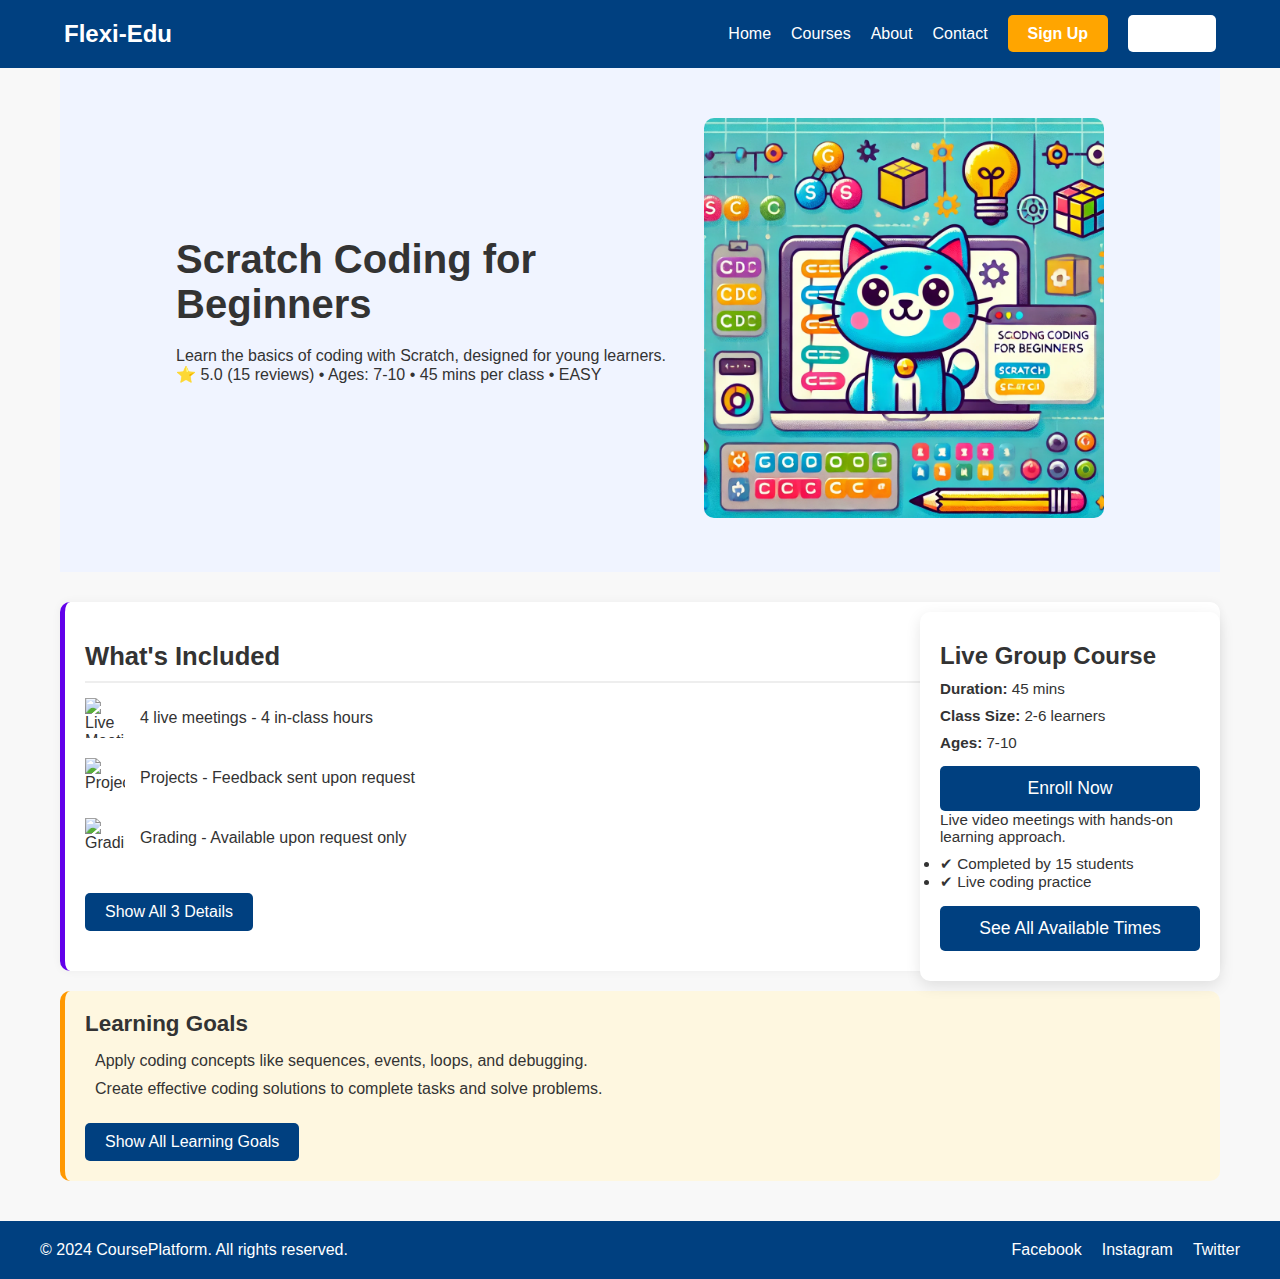
==== commit 35669f63: "revamp course sections" ====
--- a/course-details.html
+++ b/course-details.html
@@ -55,63 +55,31 @@
 
         <!-- Course Content Sections -->
         <section class="course-section">
-            <h2>About This Course</h2>
-            <p>This course is designed for young learners to dive into the world of coding through the Scratch platform. Students will learn basic coding principles through engaging, hands-on projects.</p>
+            <h2>What's Included</h2>
+            <div class="section-item">
+                <img src="live-meetings-icon.png" alt="Live Meetings" class="icon-live-meetings">
+                <p>4 live meetings - 4 in-class hours</p>
+            </div>
+            <div class="section-item">
+                <img src="projects-icon.png" alt="Projects" class="icon-projects">
+                <p>Projects - Feedback sent upon request</p>
+            </div>
+            <div class="section-item">
+                <img src="grading-icon.png" alt="Grading" class="icon-grading">
+                <p>Grading - Available upon request only</p>
+            </div>
+            <a href="#" class="show-more-btn">Show All 3 Details</a>
         </section>
-
-        <section class="course-section">
-            <h2>Learning Overview</h2>
+        
+        <section class="learning-goals">
+            <h2>Learning Goals</h2>
             <ul>
-                <li>Understand basic coding concepts.</li>
-                <li>Create animations and simple games using Scratch.</li>
-                <li>Problem-solving skills through logic-based projects.</li>
+                <li><i class="icon-goal"></i>Apply coding concepts like sequences, events, loops, and debugging.</li>
+                <li><i class="icon-goal"></i>Create effective coding solutions to complete tasks and solve problems.</li>
             </ul>
+            <a href="#" class="see-all-goals-btn">Show All Learning Goals</a>
         </section>
-
-        <section class="course-section">
-            <h2>Class Schedule</h2>
-            <table>
-                <thead>
-                    <tr>
-                        <th>Date</th>
-                        <th>Time</th>
-                        <th>Duration</th>
-                    </tr>
-                </thead>
-                <tbody>
-                    <tr>
-                        <td>Sept 21, 2024</td>
-                        <td>4:00 PM - 4:45 PM</td>
-                        <td>45 minutes</td>
-                    </tr>
-                    <tr>
-                        <td>Sept 28, 2024</td>
-                        <td>4:00 PM - 4:45 PM</td>
-                        <td>45 minutes</td>
-                    </tr>
-                </tbody>
-            </table>
-        </section>
-
-        <section class="course-section">
-            <h2>Instructor</h2>
-            <div class="instructor-profile">
-                <img src="instructor1.jpg" alt="Instructor Image">
-                <div>
-                    <h3>Ms. Sara (STEM Apprentice)</h3>
-                    <p>Ms. Sara is a passionate STEM educator with over 5 years of experience teaching coding to young children.</p>
-                </div>
-            </div>
-        </section>
-
-        <section class="course-section">
-            <h2>Reviews</h2>
-            <div class="review">
-                <p>⭐ ⭐ ⭐ ⭐ ⭐</p>
-                <p>"My child loved learning how to code! The instructor was patient and made coding fun."</p>
-                <p><strong>- Evelyn</strong></p>
-            </div>
-        </section>
+        
     </div>
 
     <!-- Footer Section -->
--- a/styles.css
+++ b/styles.css
@@ -131,10 +131,8 @@
 }
 
 .hero-image img {
-    max-width: 400px;
-    border-radius: 15px;
-    object-fit: cover;
-    box-shadow: 0 5px 15px rgba(0, 0, 0, 0.1);
+    width: 400px;  /* Increased size */
+    border-radius: 10px;
 }
 
 /* Filter Bar */
@@ -213,6 +211,85 @@
     background-color: #ddd;
 }
 
+/* Course Sections Styling */
+.course-section {
+    background-color: #fff;
+    padding: 40px 20px;
+    margin-top: 30px;
+    border-radius: 10px;
+    box-shadow: 0 0 10px rgba(0, 0, 0, 0.05);  /* Subtle shadow */
+    border-left: 5px solid #6200ea;  /* Accent border */
+}
+
+.course-section h2 {
+    font-size: 1.6em;
+    color: #333;
+    margin-bottom: 15px;
+    border-bottom: 2px solid #eee;  /* Underline for title */
+    padding-bottom: 10px;
+}
+
+/* Icon and text alignment in sections */
+.course-section .section-item {
+    display: flex;
+    align-items: center;
+    gap: 15px;  /* Space between icon and text */
+    margin-bottom: 20px;
+}
+
+.course-section .section-item img, .course-section .section-item i {
+    width: 40px;
+    height: 40px;
+}
+
+/* Learning Goals Styling */
+.learning-goals {
+    background-color: #fef7e0;  /* Soft background color */
+    padding: 20px;
+    border-radius: 10px;
+    margin-top: 20px;
+    border-left: 5px solid #ff9800;
+}
+
+.learning-goals h2 {
+    font-size: 1.4em;
+    margin-bottom: 15px;
+}
+
+.learning-goals ul {
+    list-style: none;
+    padding-left: 0;
+}
+
+.learning-goals ul li {
+    display: flex;
+    align-items: center;
+    gap: 10px;
+    margin-bottom: 10px;
+}
+
+/* Button Styling */
+.show-more-btn, .see-all-goals-btn {
+    display: inline-block;
+    background-color: #004080;
+    color: white;
+    padding: 10px 20px;
+    border-radius: 5px;
+    text-decoration: none;
+    margin-top: 15px;
+    font-size: 1em;
+}
+
+.show-more-btn:hover, .see-all-goals-btn:hover {
+    background-color: #002f60;
+}
+
+/* Icons for specific items */
+.icon-projects, .icon-live-meetings, .icon-grading {
+    width: 40px;
+    height: 40px;
+}
+
 .course-grid {
     display: grid;
     grid-template-columns: repeat(auto-fit, minmax(250px, 1fr));
@@ -378,11 +455,11 @@
 /* CTA Panel (Course Details) */
 .cta-panel {
     background-color: white;
-    padding: 20px;
+    padding: 30px 20px;
     border-radius: 10px;
     box-shadow: 0 5px 15px rgba(0, 0, 0, 0.1);
     max-width: 300px;
-    margin-top: -20px;
+    margin-top: 40px;  /* Increased margin to align better */
     float: right;
     text-align: left;
 }
@@ -420,7 +497,7 @@
     display: flex;
     align-items: center;
     gap: 20px;
-    margin-top: 30px;
+    margin-top: 40px;  /* Increased margin for more space */
 }
 
 .instructor-profile img {
@@ -433,15 +510,21 @@
 /* Reviews */
 .review {
     background-color: #f0f4ff;
-    padding: 15px;
+    padding: 20px;  /* Increased padding */
     border-radius: 5px;
     margin-top: 20px;
+    box-shadow: 0 2px 8px rgba(0, 0, 0, 0.1);
 }
 
 .review p {
-    margin-bottom: 5px;
+    margin-bottom: 10px;
 }
 
 .review strong {
     font-weight: bold;
 }
+
+.review p:first-child {
+    font-size: 1.2em;
+    color: #ff9800;  /* Make the stars stand out more */
+}
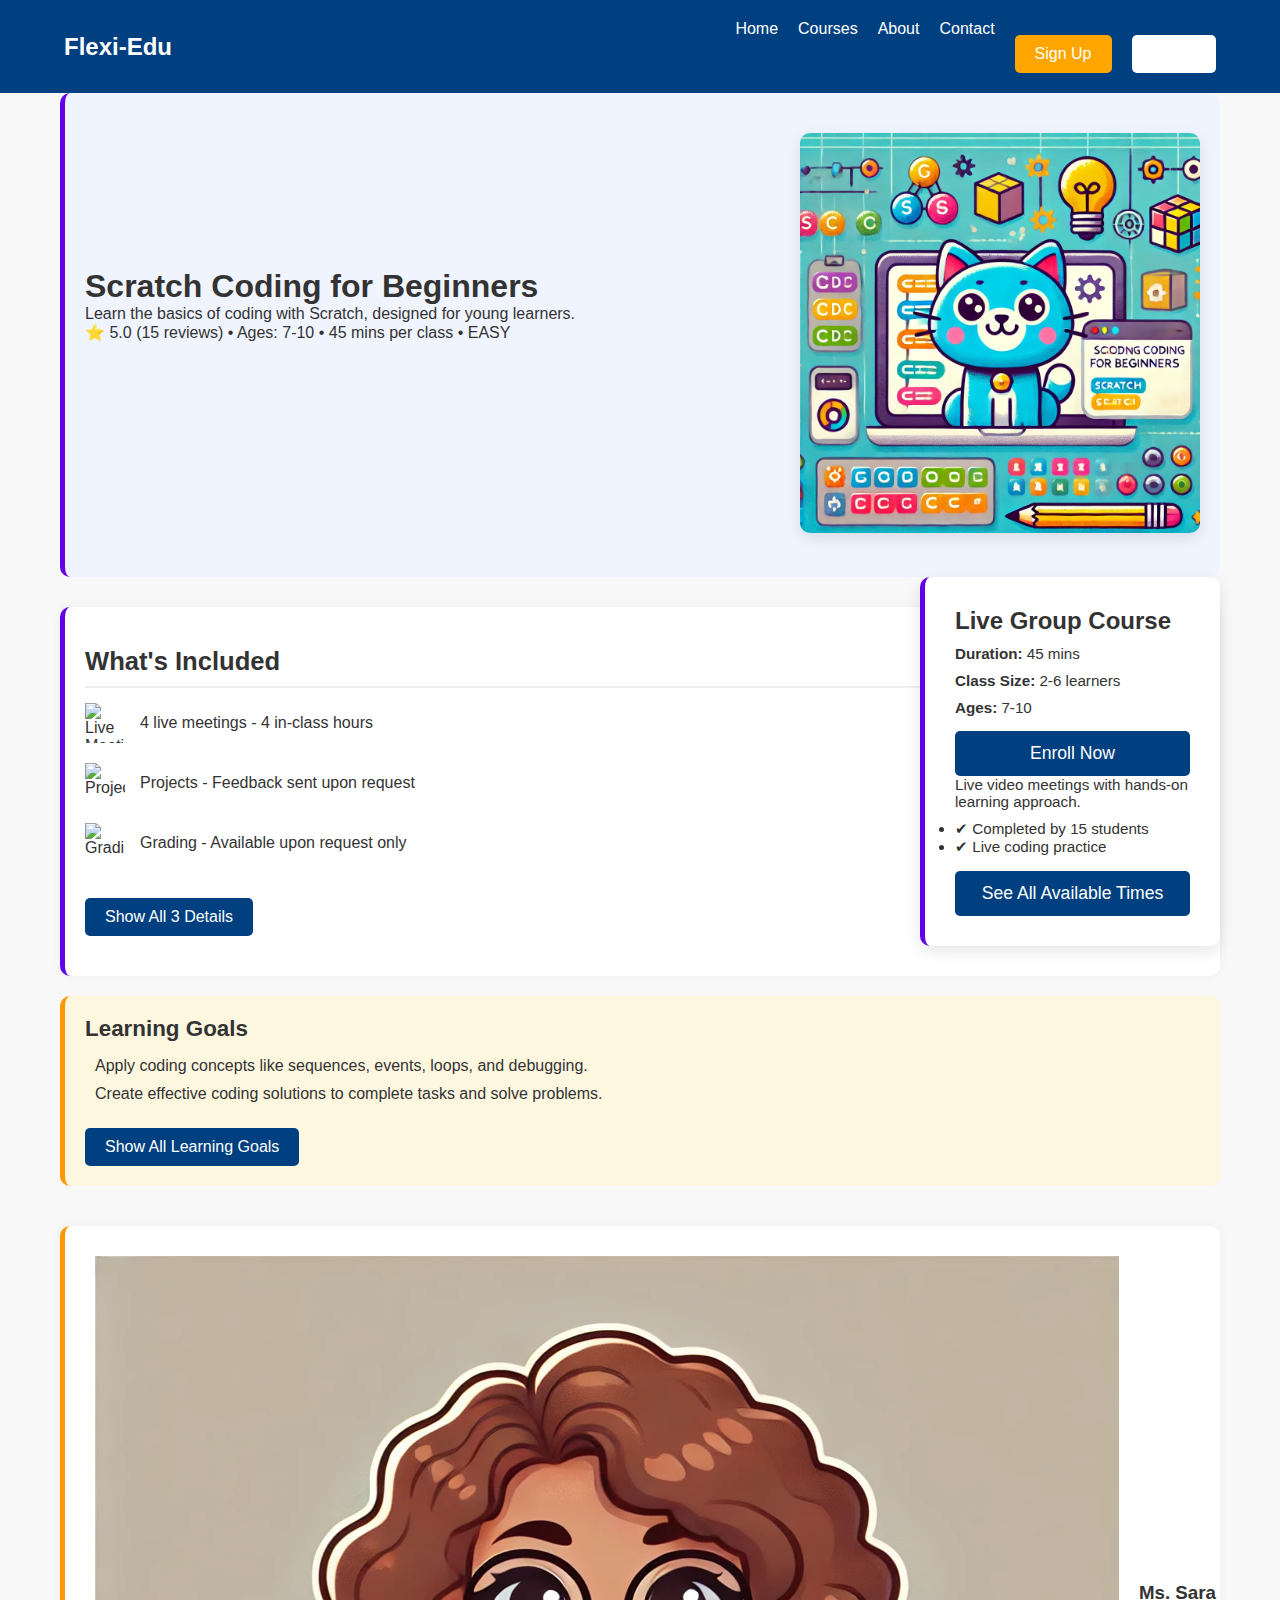
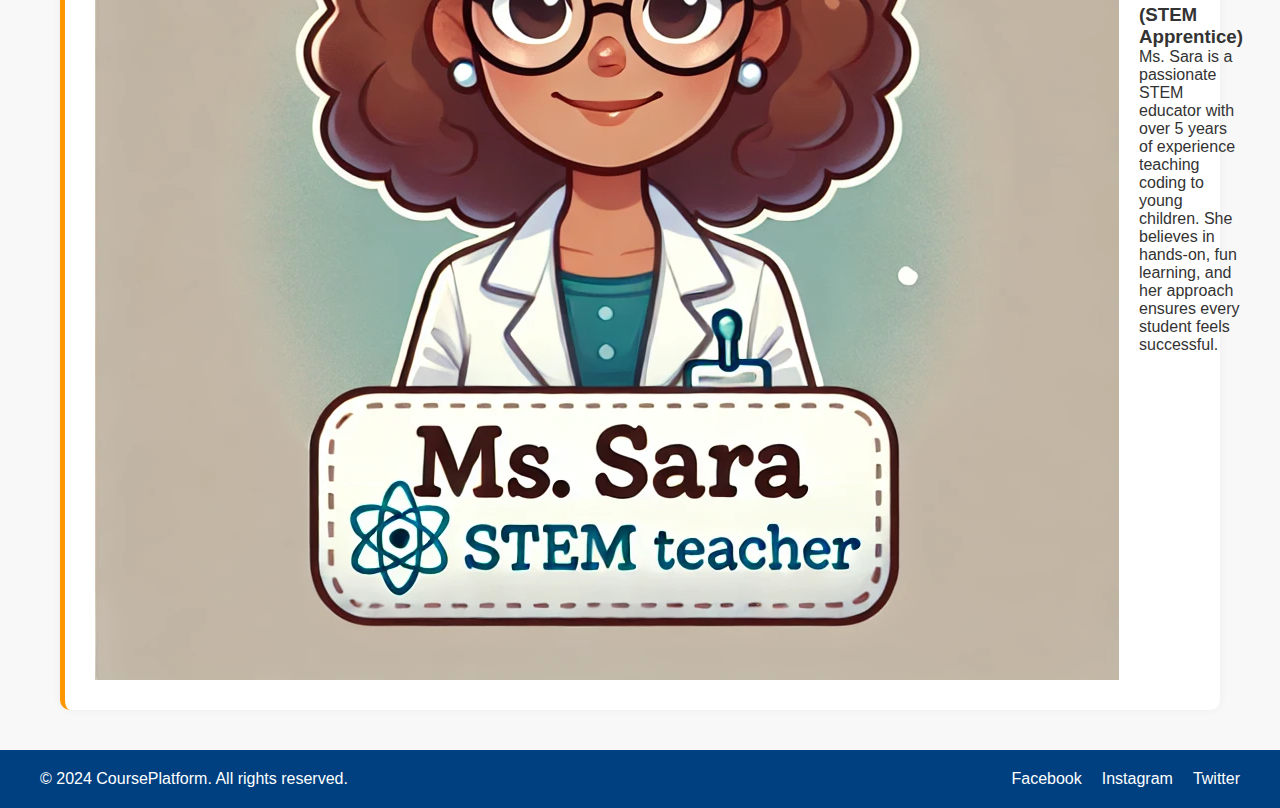
==== commit f0f194ae: "changing course section theme" ====
--- a/course-details.html
+++ b/course-details.html
@@ -80,6 +80,13 @@
             <a href="#" class="see-all-goals-btn">Show All Learning Goals</a>
         </section>
         
+        <section class="instructor-profile">
+            <img src="instructor1.jpg" alt="Ms. Sara">
+            <div>
+                <h3>Ms. Sara (STEM Apprentice)</h3>
+                <p>Ms. Sara is a passionate STEM educator with over 5 years of experience teaching coding to young children. She believes in hands-on, fun learning, and her approach ensures every student feels successful.</p>
+            </div>
+        </section>
     </div>
 
     <!-- Footer Section -->
--- a/styles.css
+++ b/styles.css
@@ -47,11 +47,20 @@
     font-size: 1em;
 }
 
-.btn {
+/* Button Styling (consistent for all buttons) */
+.btn, .cta-btn, .show-more-btn, .see-all-goals-btn {
+    display: inline-block;
+    background-color: #004080;
+    color: white;
     padding: 10px 20px;
+    border-radius: 5px;
     text-decoration: none;
-    border-radius: 5px;
-    font-weight: bold;
+    margin-top: 15px;
+    font-size: 1em;
+}
+
+.btn:hover, .cta-btn:hover, .show-more-btn:hover, .see-all-goals-btn:hover {
+    background-color: #002f60;
 }
 
 .primary-btn {
@@ -71,22 +80,26 @@
     padding: 0 20px; 
 }
 
-/* Hero Section */
+/* Hero Section Styling */
+.hero-content {
+    max-width: 600px;
+    margin-bottom: 40px;
+}
+
+.hero-image img {
+    border-radius: 10px;
+    box-shadow: 0 5px 15px rgba(0, 0, 0, 0.1);  /* Add subtle shadow */
+    width: 100%;
+}
+
 .hero {
-    display: flex;
-    align-items: center;
+    padding: 40px 20px;
+    background-color: #f0f4ff;
+    display: flex;
     justify-content: space-between;
-    padding: 50px 10%;
-    background-color: #f0f4ff;
-}
-
-.hero-content {
-    flex: 2;
-}
-
-.hero h1 {
-    font-size: 2.5em;
-    margin-bottom: 20px;
+    align-items: center;
+    border-left: 5px solid #6200ea; /* Accent border */
+    border-radius: 10px;
 }
 
 .highlights {
@@ -455,13 +468,13 @@
 /* CTA Panel (Course Details) */
 .cta-panel {
     background-color: white;
-    padding: 30px 20px;
+    padding: 30px;
     border-radius: 10px;
     box-shadow: 0 5px 15px rgba(0, 0, 0, 0.1);
     max-width: 300px;
-    margin-top: 40px;  /* Increased margin to align better */
     float: right;
     text-align: left;
+    border-left: 5px solid #6200ea; /* Accent border for consistency */
 }
 
 .cta-panel h2 {
@@ -492,30 +505,35 @@
     background-color: #002f60;
 }
 
-/* Instructor Section */
 .instructor-profile {
     display: flex;
     align-items: center;
     gap: 20px;
-    margin-top: 40px;  /* Increased margin for more space */
-}
-
-.instructor-profile img {
+    margin-top: 40px;
+    background-color: #fff;
+    padding: 30px;
+    border-radius: 10px;
+    box-shadow: 0 0 10px rgba(0, 0, 0, 0.05);
+    border-left: 5px solid #ff9800; /* Accent color consistent with section style */
+}
+
+/* .instructor-profile img {
     width: 150px;
     height: 150px;
     border-radius: 50%;
     object-fit: cover;
-}
-
-/* Reviews */
+} */
+
+/* Reviews Styling */
 .review {
     background-color: #f0f4ff;
-    padding: 20px;  /* Increased padding */
+    padding: 20px;
     border-radius: 5px;
     margin-top: 20px;
     box-shadow: 0 2px 8px rgba(0, 0, 0, 0.1);
-}
-
+    border-left: 5px solid #004080; /* Accent color for reviews section */
+}
+/* 
 .review p {
     margin-bottom: 10px;
 }
@@ -523,7 +541,7 @@
 .review strong {
     font-weight: bold;
 }
-
+*/
 .review p:first-child {
     font-size: 1.2em;
     color: #ff9800;  /* Make the stars stand out more */
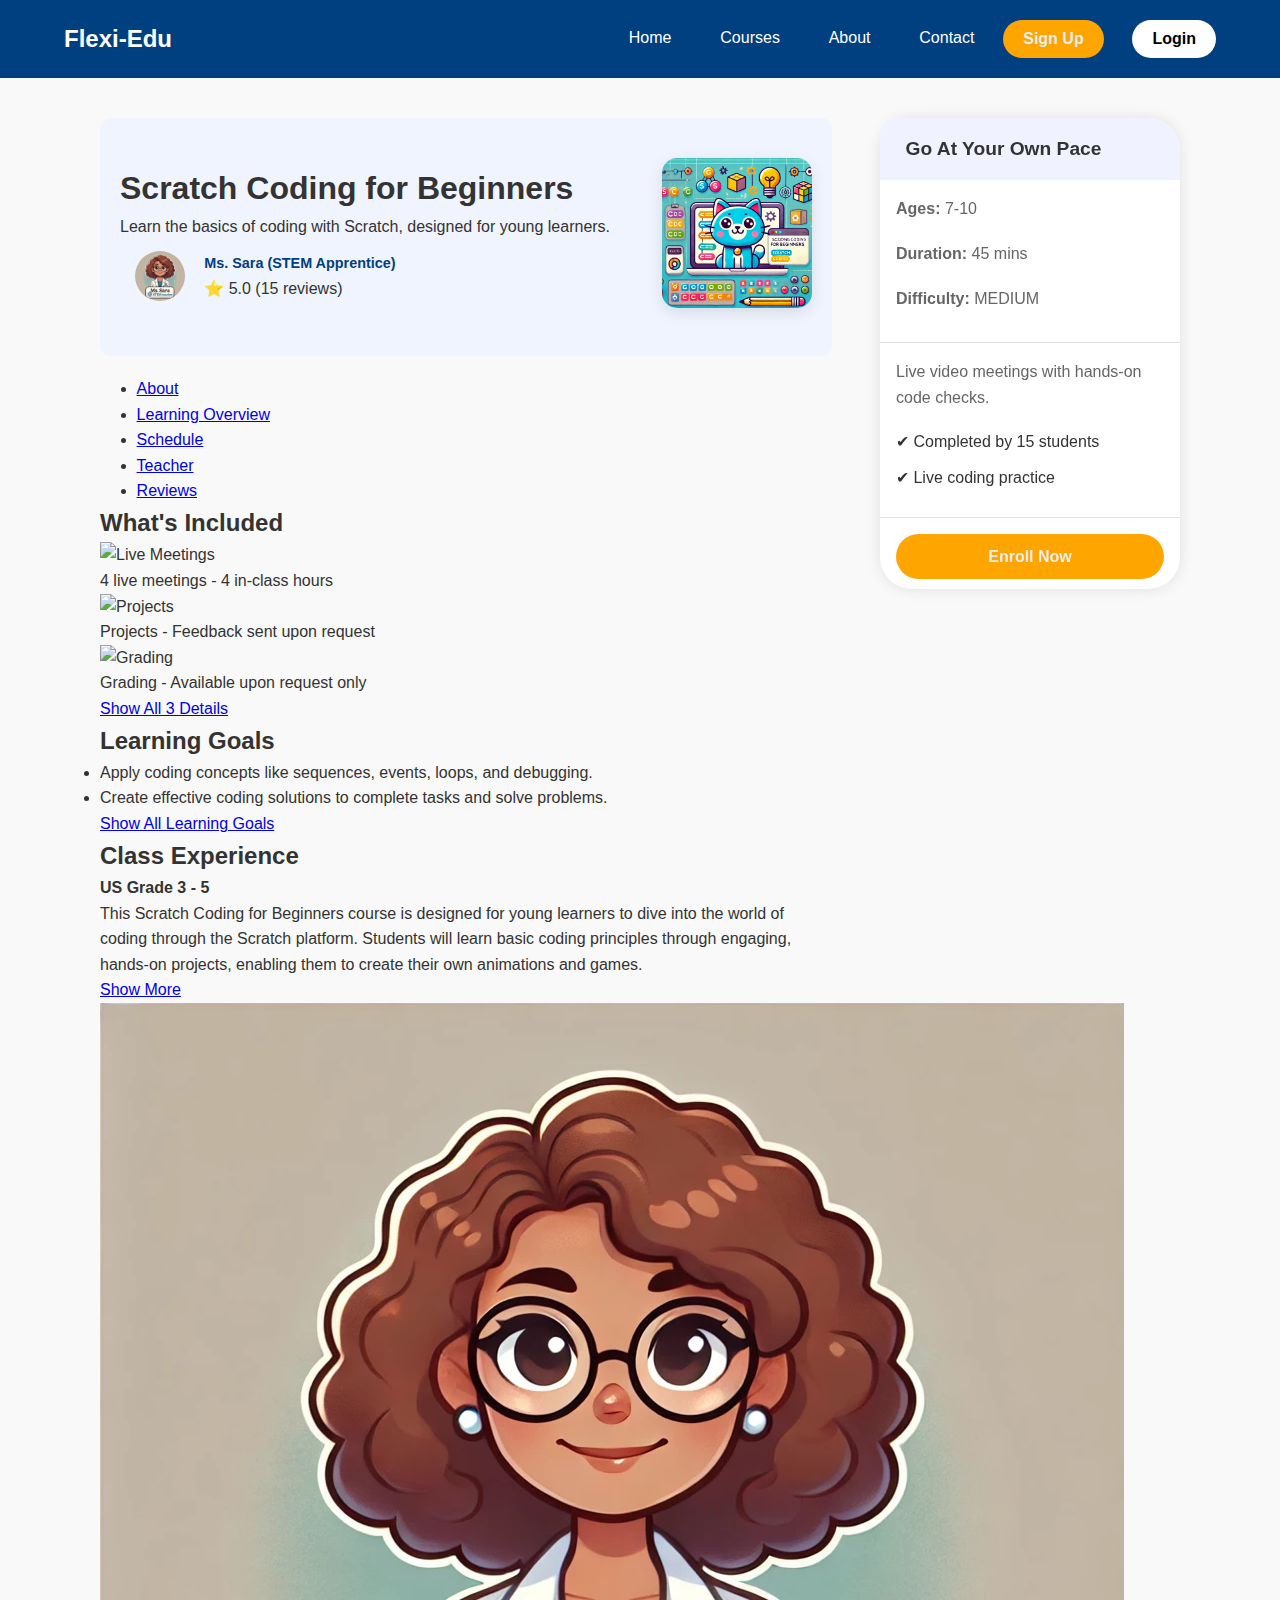
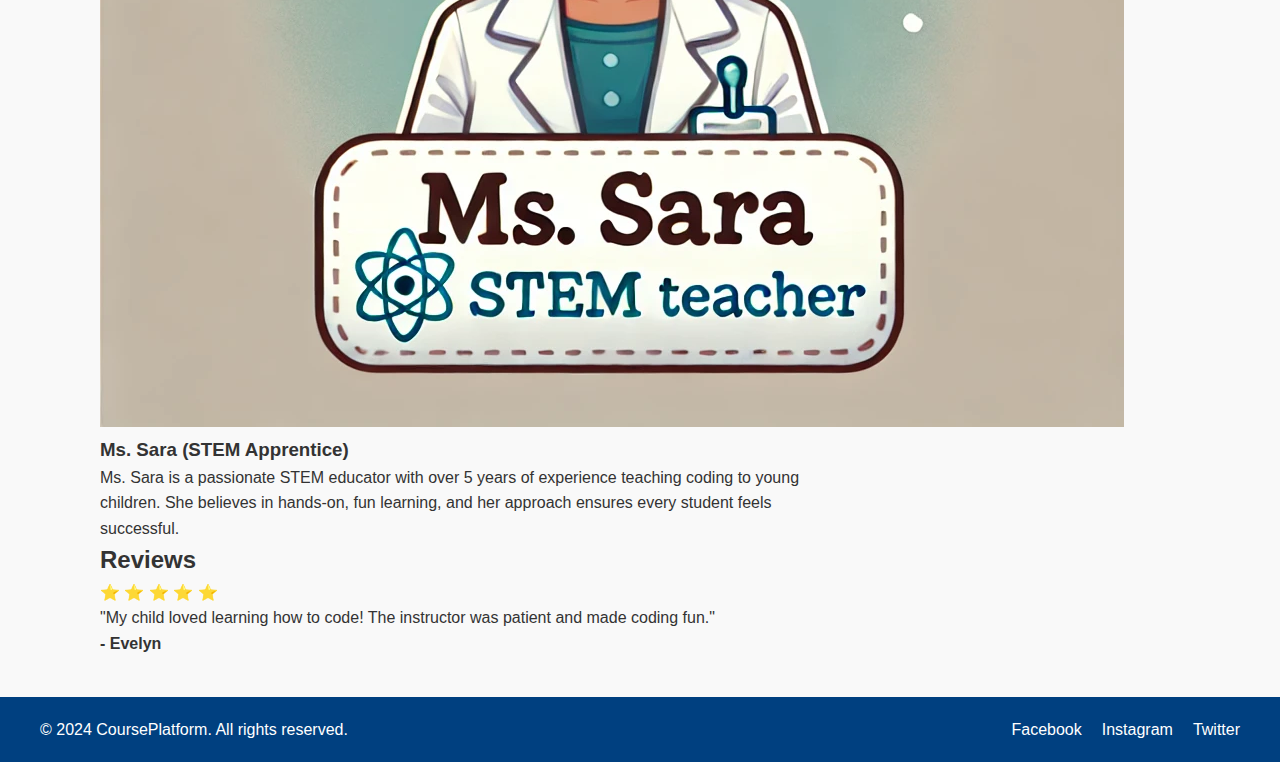
==== commit 7d87f309: "cleaned up css" ====
--- a/course-details.html
+++ b/course-details.html
@@ -1,104 +1,178 @@
 <!DOCTYPE html>
 <html lang="en">
-<head>
-    <meta charset="UTF-8">
-    <meta name="viewport" content="width=device-width, initial-scale=1.0">
+  <head>
+    <meta charset="UTF-8" />
+    <meta name="viewport" content="width=device-width, initial-scale=1.0" />
     <title>Course Details - Scratch Coding for Beginners</title>
-    <link rel="stylesheet" href="styles.css">
-</head>
-<body>
+    <link rel="stylesheet" href="styles.css" />
+  </head>
+  <body>
     <!-- Header Section -->
     <header>
-        <nav>
-            <div class="logo">Flexi-Edu</div>
-            <ul class="nav-links">
-                <li><a href="index.html">Home</a></li>
-                <li><a href="index.html">Courses</a></li>
-                <li><a href="#">About</a></li>
-                <li><a href="#">Contact</a></li>
-                <li><a href="#" class="btn primary-btn">Sign Up</a></li>
-                <li><a href="#" class="btn secondary-btn">Log In</a></li>
-            </ul>
-        </nav>
+      <nav>
+        <div class="logo">Flexi-Edu</div>
+        <ul class="nav-links">
+          <li><a href="index.html">Home</a></li>
+          <li><a href="index.html">Courses</a></li>
+          <li><a href="#">About</a></li>
+          <li><a href="#">Contact</a></li>
+          <button class="btn primary-btn">Sign Up</button>
+          <button class="btn secondary-btn">Login</button>
+        </ul>
+      </nav>
     </header>
-    
+
     <!-- Main Container -->
-    <div class="container">
+    <div class="container cd-content">
+      <div class="course-details">
         <!-- Hero Section -->
-        <section class="hero">
-            <div class="hero-content">
-                <h1>Scratch Coding for Beginners</h1>
-                <p>Learn the basics of coding with Scratch, designed for young learners.</p>
-                <div class="ratings">
-                    ⭐ 5.0 (15 reviews) • Ages: 7-10 • 45 mins per class • EASY
-                </div>
+        <section class="hero-sub">
+          <div class="hero-content">
+            <h1>Scratch Coding for Beginners</h1>
+            <p>
+              Learn the basics of coding with Scratch, designed for young
+              learners.
+            </p>
+            <div class="vendor">
+              <img src="instructor1.jpg" alt="Instructor Image" />
+              <div class="vendor-info">
+                <a href="#">Ms. Sara (STEM Apprentice)</a>
+                <div class="ratings">⭐ 5.0 (15 reviews)</div>
+              </div>
             </div>
-            <div class="hero-image">
-                <img src="course1.jpg" alt="Course Thumbnail">
-            </div>
+          </div>
+          <div class="hero-image">
+            <img src="course1.jpg" alt="Course Thumbnail" />
+          </div>
         </section>
 
-        <!-- CTA Panel -->
+        <!-- Tab Navigation -->
+        <nav class="tab-nav">
+          <ul>
+            <li><a href="#about">About</a></li>
+            <li><a href="#learning-overview">Learning Overview</a></li>
+            <li><a href="#schedule">Schedule</a></li>
+            <li><a href="#teacher">Teacher</a></li>
+            <li><a href="#reviews">Reviews</a></li>
+          </ul>
+        </nav>
+
+        <!-- What's Included Section -->
+        <section id="whats-included" class="course-section">
+          <h2>What's Included</h2>
+          <div class="section-item">
+            <img
+              src="live-meetings-icon.png"
+              alt="Live Meetings"
+              class="icon-live-meetings"
+            />
+            <p>4 live meetings - 4 in-class hours</p>
+          </div>
+          <div class="section-item">
+            <img src="projects-icon.png" alt="Projects" class="icon-projects" />
+            <p>Projects - Feedback sent upon request</p>
+          </div>
+          <div class="section-item">
+            <img src="grading-icon.png" alt="Grading" class="icon-grading" />
+            <p>Grading - Available upon request only</p>
+          </div>
+          <a href="#" class="show-more-btn">Show All 3 Details</a>
+        </section>
+
+        <!-- Learning Goals Section -->
+        <section id="learning-goals" class="learning-goals course-section">
+          <h2>Learning Goals</h2>
+          <ul>
+            <li>
+              <i class="icon-goal"></i>Apply coding concepts like sequences,
+              events, loops, and debugging.
+            </li>
+            <li>
+              <i class="icon-goal"></i>Create effective coding solutions to
+              complete tasks and solve problems.
+            </li>
+          </ul>
+          <a href="#" class="see-all-goals-btn">Show All Learning Goals</a>
+        </section>
+
+        <!-- Class Experience Section -->
+        <section id="class-experience" class="course-section">
+          <h2>Class Experience</h2>
+          <p><strong>US Grade 3 - 5</strong></p>
+          <p>
+            This Scratch Coding for Beginners course is designed for young
+            learners to dive into the world of coding through the Scratch
+            platform. Students will learn basic coding principles through
+            engaging, hands-on projects, enabling them to create their own
+            animations and games.
+          </p>
+          <a href="#" class="show-more-btn">Show More</a>
+        </section>
+
+        <!-- Instructor Section -->
+        <section id="teacher" class="instructor-profile course-section">
+          <img src="instructor1.jpg" alt="Ms. Sara" />
+          <div>
+            <h3>Ms. Sara (STEM Apprentice)</h3>
+            <p>
+              Ms. Sara is a passionate STEM educator with over 5 years of
+              experience teaching coding to young children. She believes in
+              hands-on, fun learning, and her approach ensures every student
+              feels successful.
+            </p>
+          </div>
+        </section>
+
+        <!-- Reviews Section -->
+        <section id="reviews" class="course-section">
+          <h2>Reviews</h2>
+          <div class="review">
+            <p>⭐ ⭐ ⭐ ⭐ ⭐</p>
+            <p>
+              "My child loved learning how to code! The instructor was patient
+              and made coding fun."
+            </p>
+            <p><strong>- Evelyn</strong></p>
+          </div>
+        </section>
+      </div>
+      <!-- CTA Panel -->
+      <div class="ctp-container">
         <aside class="cta-panel">
-            <h2>Live Group Course</h2>
+          <div class="cta-header">
+            <h6 class="ctp-header-title">Go At Your Own Pace</h6>
+          </div>
+          <div class="cta-section">
+            <p><strong>Ages:</strong> 7-10</p>
             <p><strong>Duration:</strong> 45 mins</p>
-            <p><strong>Class Size:</strong> 2-6 learners</p>
-            <p><strong>Ages:</strong> 7-10</p>
-            <a href="#" class="cta-btn">Enroll Now</a>
-            <p>Live video meetings with hands-on learning approach.</p>
+            <p><strong>Difficulty:</strong> MEDIUM</p>
+          </div>
+          <hr class="hr-divider" />
+          <div class="cta-section">
+            <p>Live video meetings with hands-on code checks.</p>
             <ul>
-                <li>✔ Completed by 15 students</li>
-                <li>✔ Live coding practice</li>
+              <li>✔ Completed by 15 students</li>
+              <li>✔ Live coding practice</li>
             </ul>
-            <a href="#" class="see-times-btn">See All Available Times</a>
+          </div>
+          <hr class="hr-divider" />
+          <div class="cta-section">
+            <a href="#" class="btn primary-btn cta-btn">Enroll Now</a>
+          </div>
         </aside>
-
-        <!-- Course Content Sections -->
-        <section class="course-section">
-            <h2>What's Included</h2>
-            <div class="section-item">
-                <img src="live-meetings-icon.png" alt="Live Meetings" class="icon-live-meetings">
-                <p>4 live meetings - 4 in-class hours</p>
-            </div>
-            <div class="section-item">
-                <img src="projects-icon.png" alt="Projects" class="icon-projects">
-                <p>Projects - Feedback sent upon request</p>
-            </div>
-            <div class="section-item">
-                <img src="grading-icon.png" alt="Grading" class="icon-grading">
-                <p>Grading - Available upon request only</p>
-            </div>
-            <a href="#" class="show-more-btn">Show All 3 Details</a>
-        </section>
-        
-        <section class="learning-goals">
-            <h2>Learning Goals</h2>
-            <ul>
-                <li><i class="icon-goal"></i>Apply coding concepts like sequences, events, loops, and debugging.</li>
-                <li><i class="icon-goal"></i>Create effective coding solutions to complete tasks and solve problems.</li>
-            </ul>
-            <a href="#" class="see-all-goals-btn">Show All Learning Goals</a>
-        </section>
-        
-        <section class="instructor-profile">
-            <img src="instructor1.jpg" alt="Ms. Sara">
-            <div>
-                <h3>Ms. Sara (STEM Apprentice)</h3>
-                <p>Ms. Sara is a passionate STEM educator with over 5 years of experience teaching coding to young children. She believes in hands-on, fun learning, and her approach ensures every student feels successful.</p>
-            </div>
-        </section>
+      </div>
     </div>
 
     <!-- Footer Section -->
     <footer>
-        <div class="footer-content">
-            <p>&copy; 2024 CoursePlatform. All rights reserved.</p>
-            <ul class="social-links">
-                <li><a href="#">Facebook</a></li>
-                <li><a href="#">Instagram</a></li>
-                <li><a href="#">Twitter</a></li>
-            </ul>
-        </div>
+      <div class="footer-content">
+        <p>&copy; 2024 CoursePlatform. All rights reserved.</p>
+        <ul class="social-links">
+          <li><a href="#">Facebook</a></li>
+          <li><a href="#">Instagram</a></li>
+          <li><a href="#">Twitter</a></li>
+        </ul>
+      </div>
     </footer>
-</body>
+  </body>
 </html>
--- a/styles.css
+++ b/styles.css
@@ -1,548 +1,558 @@
 /* Basic reset and styles */
 * {
-    margin: 0;
-    padding: 0;
-    box-sizing: border-box;
+  margin: 0;
+  padding: 0;
+  box-sizing: border-box;
 }
 
 body {
-    font-family: Arial, sans-serif;
-    color: #333;
-    background-color: #f8f8f8;
+  font-family: "Arial", sans-serif;
+  line-height: 1.6;
+  color: #333;
+  background-color: #f9f9f9;
+  margin: 0;
+  padding: 0;
 }
 
 /* Header Styles */
 header {
-    background: #004080;
-    padding: 20px 0;
-    color: white;
+  background: #004080;
+  padding: 20px 0;
+  color: white;
 }
 
 nav {
-    display: flex;
-    justify-content: space-between;
-    align-items: center;
-    width: 90%;
-    margin: 0 auto;
-    max-width: 1200px;
+  display: flex;
+  justify-content: space-between;
+  align-items: center;
+  width: 90%;
+  margin: 0 auto;
+  max-width: 1200px;
 }
 
 .logo {
-    font-size: 1.5em;
-    font-weight: bold;
+  font-size: 1.5em;
+  font-weight: bold;
 }
 
 .nav-links {
-    list-style: none;
-    display: flex;
+  list-style: none;
+  display: flex;
+  gap: 1.8em;
 }
 
 .nav-links li {
-    margin-left: 20px;
+  margin-left: 20px;
+  margin-top: 5px;
 }
 
 .nav-links a {
-    color: white;
-    text-decoration: none;
-    font-size: 1em;
-}
-
-/* Button Styling (consistent for all buttons) */
-.btn, .cta-btn, .show-more-btn, .see-all-goals-btn {
-    display: inline-block;
-    background-color: #004080;
-    color: white;
-    padding: 10px 20px;
-    border-radius: 5px;
-    text-decoration: none;
-    margin-top: 15px;
-    font-size: 1em;
-}
-
-.btn:hover, .cta-btn:hover, .show-more-btn:hover, .see-all-goals-btn:hover {
-    background-color: #002f60;
+  color: white;
+  text-decoration: none;
+  font-size: 1em;
+}
+
+.btn {
+  padding: 10px 20px;
+  text-decoration: none;
+  border-radius: 50px;
+  font-weight: bold;
+  font-size: 1em;
+  border: none;
 }
 
 .primary-btn {
-    background-color: #ffa500;
-    color: white;
+  background-color: #ffa500;
+  color: rgb(235, 238, 239);
 }
 
 .secondary-btn {
-    background-color: white;
-    color: #004080;
+  background-color: rgb(255, 255, 255);
+  color: #000000;
 }
 
 /* Main Section */
 .container {
-    max-width: 1200px; 
-    margin: 0 auto;
-    padding: 0 20px; 
-}
-
-/* Hero Section Styling */
+  max-width: 1200px;
+  margin: 0 auto;
+  padding: 0 20px;
+}
+
+.cd-content {
+  max-width: 1120px;
+  width: 100%;
+  margin-left: auto;
+  margin-right: auto;
+  display: -webkit-box;
+  display: -webkit-flex;
+  display: -ms-flexbox;
+  display: flex;
+  margin-top: 40px;
+  margin-bottom: 40px;
+  -webkit-align-items: flex-start;
+  -webkit-box-align: flex-start;
+  -ms-flex-align: flex-start;
+  align-items: flex-start;
+}
+
+.course-details {
+  display: -webkit-box;
+  display: -webkit-flex;
+  display: -ms-flexbox;
+  display: flex;
+  margin-right: 3em;
+  max-width: 76rem;
+  min-width: 0%;
+  -webkit-flex-direction: column;
+  -ms-flex-direction: column;
+  flex-direction: column;
+}
+
+.ctp-container {
+  position: -webkit-sticky;
+  position: sticky;
+  top: 40px;
+}
+
+/* Hero Section */
+.hero {
+  display: flex;
+  align-items: center;
+  justify-content: space-between;
+  padding: 50px 10%;
+  background-color: #f0f4ff;
+}
+
+.hero-sub {
+  display: flex;
+  justify-content: space-between;
+  align-items: center;
+  background-color: #f0f4ff;
+  padding: 40px 20px;
+  border-radius: 10px;
+  margin-bottom: 20px;
+}
+
+.hero-sub .hero-image img {
+  width: 100%;
+  height: 150px;
+}
+
+.hero-sub .vendor {
+  display: flex;
+  gap: 1.2rem;
+  margin: 10px 15px;
+  align-items: center;
+}
+
+.hero-sub .vendor img {
+  width: 50px;
+  height: 50px;
+  border-radius: 50%;
+}
+
+.hero-sub .vendor a {
+  font-size: 0.9em;
+  color: #004080;
+  font-weight: bold;
+  text-decoration: none;
+}
+
+.vender-info {
+  display: flex;
+  -webkit-flex-direction: column;
+  -ms-flex-direction: column;
+  flex-direction: column;
+  gap: 5px;
+}
+
+.vendor .ratings {
+  display: flex;
+  align-items: center;
+  gap: 10px;
+  flex-wrap: wrap;
+}
+
+.vendor .ratings span {
+  font-size: 1em;
+  color: #555;
+}
+
 .hero-content {
-    max-width: 600px;
-    margin-bottom: 40px;
+  flex: 2;
+}
+
+.hero h1 {
+  font-size: 2.5em;
+  margin-bottom: 20px;
+}
+
+.highlights {
+  list-style: none;
+  margin-bottom: 20px;
+  font-size: 1.1em;
+  color: #555;
+}
+
+.highlights li {
+  margin-bottom: 10px;
+}
+
+.age-filter {
+  margin-top: 20px;
+}
+
+.age-filter button {
+  background: #f0f0f0;
+  border: none;
+  padding: 10px;
+  margin-right: 10px;
+  border-radius: 20px;
+  cursor: pointer;
+  transition: background-color 0.3s ease;
+}
+
+.age-filter button:hover {
+  background-color: #ddd;
 }
 
 .hero-image img {
-    border-radius: 10px;
-    box-shadow: 0 5px 15px rgba(0, 0, 0, 0.1);  /* Add subtle shadow */
-    width: 100%;
-}
-
-.hero {
-    padding: 40px 20px;
-    background-color: #f0f4ff;
-    display: flex;
-    justify-content: space-between;
-    align-items: center;
-    border-left: 5px solid #6200ea; /* Accent border */
-    border-radius: 10px;
-}
-
-.highlights {
-    list-style: none;
-    margin-bottom: 20px;
-    font-size: 1.1em;
-    color: #555;
-}
-
-.highlights li {
-    margin-bottom: 10px;
-}
-
-.ratings {
-    display: flex;
-    align-items: center;
-    gap: 10px;
-    margin-bottom: 20px;
-}
-
-.ratings span {
-    font-size: 1em;
-    color: #555;
-}
-
-.age-filter {
-    margin-top: 20px;
-}
-
-.age-filter button {
-    background: #f0f0f0;
-    border: none;
-    padding: 10px;
-    margin-right: 10px;
-    border-radius: 20px;
-    cursor: pointer;
-    transition: background-color 0.3s ease;
-}
-
-.age-filter button:hover {
-    background-color: #ddd;
-}
-
-.hero-image img {
-    width: 400px;  /* Increased size */
-    border-radius: 10px;
+  max-width: 400px;
+  border-radius: 15px;
+  object-fit: cover;
+  box-shadow: 0 5px 15px rgba(0, 0, 0, 0.1);
 }
 
 /* Filter Bar */
 .filter-bar {
-    display: flex;
-    justify-content: space-between;
-    align-items: center;
-    padding: 20px 10%;
-    background-color: white;
-    border-bottom: 1px solid #ddd;
+  display: flex;
+  justify-content: space-between;
+  align-items: center;
+  padding: 20px 10%;
+  background-color: white;
+  border-bottom: 1px solid #ddd;
 }
 
 .filters button {
-    background: #f0f0f0;
-    border: none;
-    padding: 10px 20px;
-    margin-right: 10px;
-    border-radius: 20px;
-    cursor: pointer;
-    transition: background-color 0.3s ease;
+  background: #f0f0f0;
+  border: none;
+  padding: 10px 20px;
+  margin-right: 10px;
+  border-radius: 20px;
+  cursor: pointer;
+  transition: background-color 0.3s ease;
 }
 
 .filters button:hover {
-    background-color: #ddd;
+  background-color: #ddd;
 }
 
 .reset-filters {
-    color: #004080;
-    text-decoration: underline;
-    margin-left: 10px;
-    cursor: pointer;
+  color: #004080;
+  text-decoration: underline;
+  margin-left: 10px;
+  cursor: pointer;
 }
 
 .sort-by {
-    display: flex;
-    align-items: center;
+  display: flex;
+  align-items: center;
 }
 
 .sort-by select {
-    margin-left: 10px;
-    padding: 10px;
-    border-radius: 5px;
-    border: 1px solid #ccc;
-    font-size: 1em;
+  margin-left: 10px;
+  padding: 10px;
+  border-radius: 5px;
+  border: 1px solid #ccc;
+  font-size: 1em;
 }
 
 /* Courses Section */
 
 .courses {
-    padding: 30px 10%;
+  padding: 30px 10%;
 }
 
 .courses h2 {
-    font-size: 2em;
-    margin-bottom: 20px;
-    color: #004080;
+  font-size: 2em;
+  margin-bottom: 20px;
+  color: #004080;
 }
 
 .tags {
-    display: flex;
-    flex-wrap: wrap;
-    gap: 10px;
-    margin-bottom: 20px;
+  display: flex;
+  flex-wrap: wrap;
+  gap: 10px;
+  margin-bottom: 20px;
 }
 
 .tags button {
-    background: #f0f0f0;
-    border: none;
-    padding: 10px 20px;
-    border-radius: 20px;
-    cursor: pointer;
-    transition: background-color 0.3s ease;
+  background: #f0f0f0;
+  border: none;
+  padding: 10px 20px;
+  border-radius: 20px;
+  cursor: pointer;
+  transition: background-color 0.3s ease;
 }
 
 .tags button:hover {
-    background-color: #ddd;
-}
-
-/* Course Sections Styling */
-.course-section {
-    background-color: #fff;
-    padding: 40px 20px;
-    margin-top: 30px;
-    border-radius: 10px;
-    box-shadow: 0 0 10px rgba(0, 0, 0, 0.05);  /* Subtle shadow */
-    border-left: 5px solid #6200ea;  /* Accent border */
-}
-
-.course-section h2 {
-    font-size: 1.6em;
-    color: #333;
-    margin-bottom: 15px;
-    border-bottom: 2px solid #eee;  /* Underline for title */
-    padding-bottom: 10px;
-}
-
-/* Icon and text alignment in sections */
-.course-section .section-item {
-    display: flex;
-    align-items: center;
-    gap: 15px;  /* Space between icon and text */
-    margin-bottom: 20px;
-}
-
-.course-section .section-item img, .course-section .section-item i {
-    width: 40px;
-    height: 40px;
-}
-
-/* Learning Goals Styling */
-.learning-goals {
-    background-color: #fef7e0;  /* Soft background color */
-    padding: 20px;
-    border-radius: 10px;
-    margin-top: 20px;
-    border-left: 5px solid #ff9800;
-}
-
-.learning-goals h2 {
-    font-size: 1.4em;
-    margin-bottom: 15px;
-}
-
-.learning-goals ul {
-    list-style: none;
-    padding-left: 0;
-}
-
-.learning-goals ul li {
-    display: flex;
-    align-items: center;
-    gap: 10px;
-    margin-bottom: 10px;
-}
-
-/* Button Styling */
-.show-more-btn, .see-all-goals-btn {
-    display: inline-block;
-    background-color: #004080;
-    color: white;
-    padding: 10px 20px;
-    border-radius: 5px;
-    text-decoration: none;
-    margin-top: 15px;
-    font-size: 1em;
-}
-
-.show-more-btn:hover, .see-all-goals-btn:hover {
-    background-color: #002f60;
-}
-
-/* Icons for specific items */
-.icon-projects, .icon-live-meetings, .icon-grading {
-    width: 40px;
-    height: 40px;
+  background-color: #ddd;
 }
 
 .course-grid {
-    display: grid;
-    grid-template-columns: repeat(auto-fit, minmax(250px, 1fr));
-    gap: 20px;
-    padding: 20px 0;
+  display: grid;
+  grid-template-columns: repeat(auto-fit, minmax(250px, 1fr));
+  gap: 20px;
+  padding: 20px 0;
 }
 
 .course-card {
-    background: white;
-    border-radius: 12px;
-    box-shadow: 0 5px 15px rgba(0, 0, 0, 0.1);
-    overflow: hidden;
-    text-align: left;
-    display: flex;
-    flex-direction: column;
-    transition: transform 0.3s, box-shadow 0.3s;
-    cursor: pointer;
+  background: white;
+  border-radius: 12px;
+  box-shadow: 0 5px 15px rgba(0, 0, 0, 0.1);
+  overflow: hidden;
+  text-align: left;
+  display: flex;
+  flex-direction: column;
+  transition: transform 0.3s, box-shadow 0.3s;
+  cursor: pointer;
 }
 
 .course-card:hover {
-    transform: translateY(-5px);
-    box-shadow: 0 10px 25px rgba(0, 0, 0, 0.15);
+  transform: translateY(-5px);
+  box-shadow: 0 10px 25px rgba(0, 0, 0, 0.15);
 }
 
 .course-card img {
-    width: 100%;
-    height: 150px;
-    object-fit: cover;
+  width: 100%;
+  height: 150px;
+  object-fit: cover;
 }
 
 .course-card h3 {
-    font-size: 1.2em;
-    margin: 15px;
-    color: #333;
-    font-weight: bold;
+  font-size: 1.2em;
+  margin: 15px;
+  color: #333;
+  font-weight: bold;
 }
 
 .course-card .rating {
-    display: flex;
-    align-items: center;
-    color: #ff9800;
-    margin-left: 15px;
-    font-size: 0.9em;
+  display: flex;
+  align-items: center;
+  color: #ff9800;
+  margin-left: 15px;
+  font-size: 0.9em;
 }
 
 .course-card .rating span {
-    margin-left: 5px;
-    color: #666;
-    font-size: 0.85em;
+  margin-left: 5px;
+  color: #666;
+  font-size: 0.85em;
 }
 
 .course-card .vendor {
-    display: flex;
-    align-items: center;
-    margin: 10px 15px;
+  display: flex;
+  align-items: center;
+  margin: 10px 15px;
 }
 
 .course-card .vendor img {
-    border-radius: 50%;
-    width: 30px;
-    height: 30px;
-    margin-right: 10px;
+  border-radius: 50%;
+  width: 30px;
+  height: 30px;
+  margin-right: 10px;
 }
 
 .course-card .vendor a {
-    font-size: 0.9em;
-    color: #004080;
-    font-weight: bold;
-    text-decoration: none;
+  font-size: 0.9em;
+  color: #004080;
+  font-weight: bold;
+  text-decoration: none;
 }
 
 .course-card .vendor a:hover {
-    text-decoration: underline;
+  text-decoration: underline;
 }
 
 .course-card .course-info {
-    display: flex;
-    justify-content: space-around;
-    padding: 15px;
-    background-color: #f9f9f9;
-    border-top: 1px solid #ddd;
+  display: flex;
+  justify-content: space-around;
+  padding: 15px;
+  background-color: #f9f9f9;
+  border-top: 1px solid #ddd;
 }
 
 .course-card .course-info div {
-    text-align: center;
+  text-align: center;
 }
 
 .course-card .course-info div span {
-    display: block;
-    font-size: 1.1em;
-    font-weight: bold;
-    color: #333;
+  display: block;
+  font-size: 1.1em;
+  font-weight: bold;
+  color: #333;
 }
 
 .course-card .course-info div small {
-    font-size: 0.8em;
-    color: #666;
-}
-
+  font-size: 0.8em;
+  color: #666;
+}
+
+/* CTA Panel */
+.cta-panel {
+  background-color: white;
+  border-radius: 2em;
+  box-shadow: 0 0 15px rgba(0, 0, 0, 0.1);
+  width: 300px;
+}
+
+.cta-header {
+  display: -webkit-box;
+  display: -webkit-flex;
+  display: -ms-flexbox;
+  display: flex;
+  -webkit-align-items: center;
+  -webkit-box-align: center;
+  -ms-flex-align: center;
+  align-items: center;
+  -webkit-box-pack: justify;
+  -webkit-justify-content: space-between;
+  justify-content: space-between;
+  background-color: #f0f2ff;
+  padding: 1.6rem;
+  padding-right: 1.2rem;
+  border-top-left-radius: 16px;
+  border-top-right-radius: 32px;
+  height: 62px;
+}
+
+.ctp-header-title {
+  margin: 0;
+  font-family: Ginto Normal, sans-serif;
+  font-size: 1.2rem;
+  line-height: 1.25;
+  font-weight: 500;
+  letter-spacing: 0;
+  font-weight: 700;
+}
+
+.cta-panel h2 {
+  font-size: 1.5em;
+  color: #333;
+  margin-bottom: 20px;
+}
+
+.cta-section {
+  display: -webkit-box;
+  display: -webkit-flex;
+  display: -ms-flexbox;
+  display: flex;
+  -webkit-flex-direction: column;
+  -ms-flex-direction: column;
+  flex-direction: column;
+  gap: 0.25em;
+  margin: 1em;
+}
+
+.cta-panel p {
+  font-size: 1em;
+  margin-bottom: 15px;
+  color: #666;
+}
+
+.cta-panel ul {
+  list-style: none;
+  padding-left: 0;
+}
+
+.cta-panel ul li {
+  margin-bottom: 10px;
+}
+
+.cta-panel .cta-btn,
+.cta-panel .see-times-btn {
+  display: block;
+  text-align: center;
+  padding: 10px 20px;
+  margin-bottom: 10px;
+  text-decoration: none;
+}
+
+.cta-panel .cta-btn:hover,
+.cta-panel .see-times-btn:hover {
+  background-color: #002f60;
+}
+
+.hr-divider {
+  margin: 0;
+  -webkit-flex-shrink: 0;
+  -ms-flex-negative: 0;
+  flex-shrink: 0;
+  border-width: 0;
+  border-style: solid;
+  border-color: rgba(0, 0, 0, 0.12);
+  border-bottom-width: thin;
+  border-color: #e0e0e0;
+}
 
 /* Footer Styles */
 footer {
-    background: #004080;
-    color: white;
-    padding: 20px;
-    text-align: center;
-    margin-top: 40px;
+  background: #004080;
+  color: white;
+  padding: 20px;
+  text-align: center;
+  margin-top: 40px;
 }
 
 .footer-content {
-    display: flex;
-    justify-content: space-between;
-    align-items: center;
-    max-width: 1200px;
-    margin: 0 auto;
-    max-width: 1200px;
+  display: flex;
+  justify-content: space-between;
+  align-items: center;
+  max-width: 1200px;
+  margin: 0 auto;
+  max-width: 1200px;
 }
 
 .social-links {
-    list-style: none;
-    display: flex;
+  list-style: none;
+  display: flex;
 }
 
 .social-links li {
-    margin-left: 20px;
+  margin-left: 20px;
 }
 
 .social-links a {
-    color: white;
-    text-decoration: none;
+  color: white;
+  text-decoration: none;
 }
 
 .social-links a:hover {
-    text-decoration: underline;
+  text-decoration: underline;
 }
 
 /* Responsive Design */
 @media (max-width: 768px) {
-    .hero {
-        flex-direction: column;
-        text-align: center;
-    }
-
-    .hero-image {
-        margin-top: 20px;
-    }
-
-    .course-grid {
-        grid-template-columns: 1fr;
-    }
-
-    .filter-bar {
-        flex-direction: column;
-        align-items: flex-start;
-    }
-
-    .sort-by {
-        margin-top: 10px;
-        align-self: flex-start;
-    }
-}
-
-/* CTA Panel (Course Details) */
-.cta-panel {
-    background-color: white;
-    padding: 30px;
-    border-radius: 10px;
-    box-shadow: 0 5px 15px rgba(0, 0, 0, 0.1);
-    max-width: 300px;
-    float: right;
-    text-align: left;
-    border-left: 5px solid #6200ea; /* Accent border for consistency */
-}
-
-.cta-panel h2 {
-    font-size: 1.5em;
-    margin-bottom: 10px;
-}
-
-.cta-panel p, .cta-panel ul {
-    font-size: 0.95em;
-    color: #333;
-    margin-bottom: 10px;
-}
-
-.cta-panel .cta-btn, .cta-panel .see-times-btn {
-    display: block;
-    background-color: #004080;
-    color: white;
-    padding: 12px 20px;
+  .hero {
+    flex-direction: column;
     text-align: center;
-    border-radius: 5px;
-    margin-top: 15px;
-    text-decoration: none;
-    font-size: 1.1em;
-    transition: background-color 0.3s ease;
-}
-
-.cta-panel .cta-btn:hover, .cta-panel .see-times-btn:hover {
-    background-color: #002f60;
-}
-
-.instructor-profile {
-    display: flex;
-    align-items: center;
-    gap: 20px;
-    margin-top: 40px;
-    background-color: #fff;
-    padding: 30px;
-    border-radius: 10px;
-    box-shadow: 0 0 10px rgba(0, 0, 0, 0.05);
-    border-left: 5px solid #ff9800; /* Accent color consistent with section style */
-}
-
-/* .instructor-profile img {
-    width: 150px;
-    height: 150px;
-    border-radius: 50%;
-    object-fit: cover;
-} */
-
-/* Reviews Styling */
-.review {
-    background-color: #f0f4ff;
-    padding: 20px;
-    border-radius: 5px;
+  }
+
+  .hero-image {
     margin-top: 20px;
-    box-shadow: 0 2px 8px rgba(0, 0, 0, 0.1);
-    border-left: 5px solid #004080; /* Accent color for reviews section */
-}
-/* 
-.review p {
-    margin-bottom: 10px;
-}
-
-.review strong {
-    font-weight: bold;
-}
-*/
-.review p:first-child {
-    font-size: 1.2em;
-    color: #ff9800;  /* Make the stars stand out more */
-}
+  }
+
+  .course-grid {
+    grid-template-columns: 1fr;
+  }
+
+  .filter-bar {
+    flex-direction: column;
+    align-items: flex-start;
+  }
+
+  .sort-by {
+    margin-top: 10px;
+    align-self: flex-start;
+  }
+}
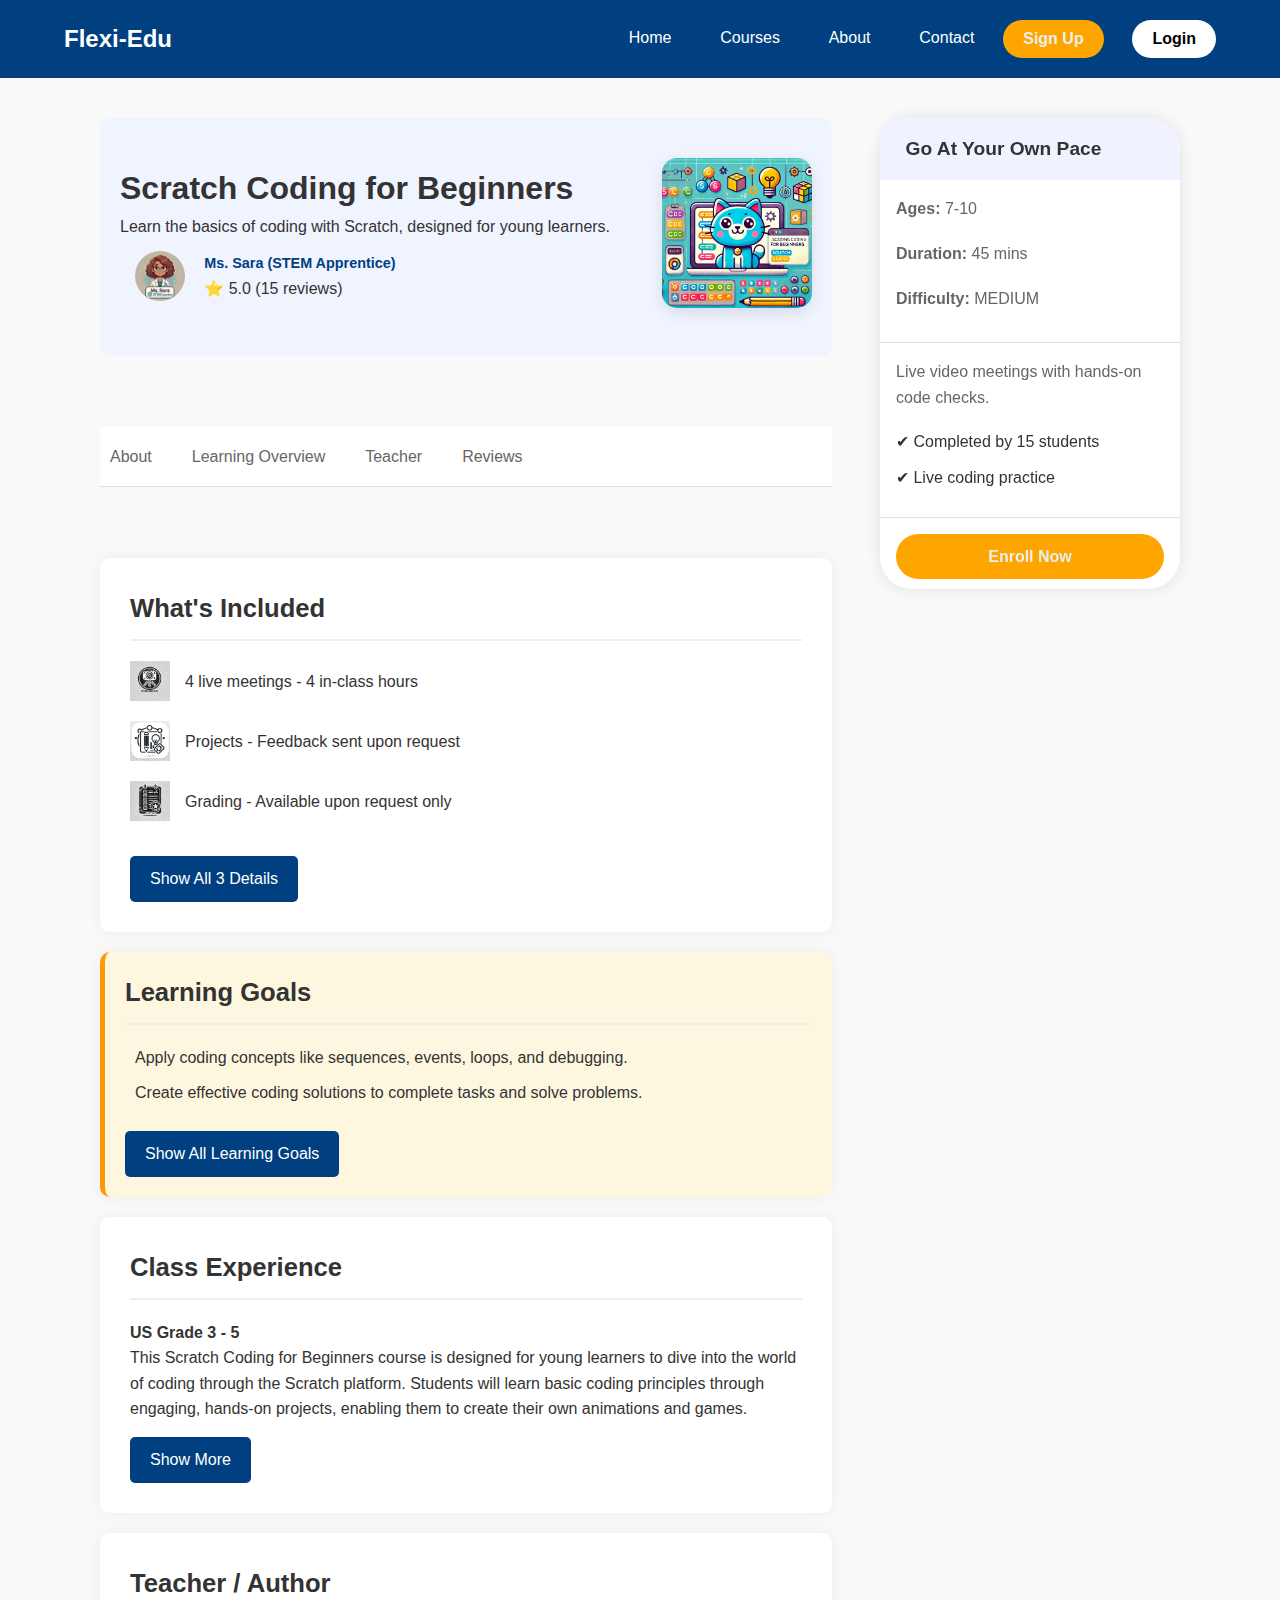
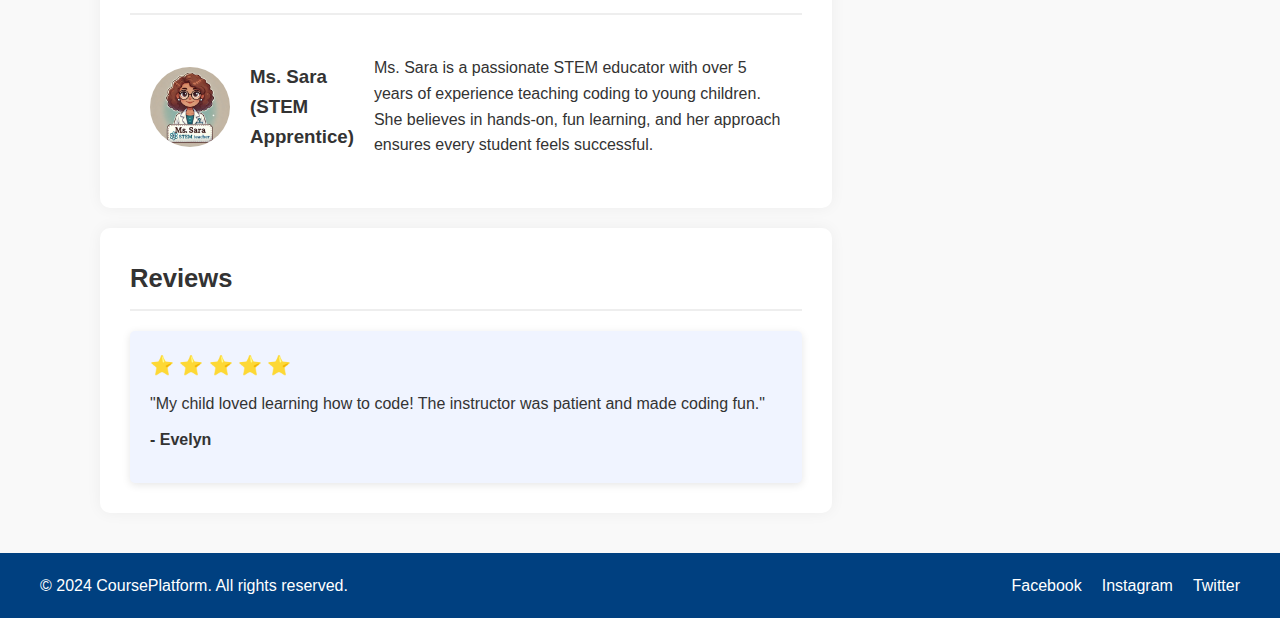
==== commit 400fc586: "built course details page" ====
--- a/course-details.html
+++ b/course-details.html
@@ -51,7 +51,6 @@
           <ul>
             <li><a href="#about">About</a></li>
             <li><a href="#learning-overview">Learning Overview</a></li>
-            <li><a href="#schedule">Schedule</a></li>
             <li><a href="#teacher">Teacher</a></li>
             <li><a href="#reviews">Reviews</a></li>
           </ul>
@@ -110,9 +109,12 @@
         </section>
 
         <!-- Instructor Section -->
-        <section id="teacher" class="instructor-profile course-section">
-          <img src="instructor1.jpg" alt="Ms. Sara" />
+        <section id="teacher" class="course-section">
           <div>
+            <h2>Teacher / Author</h2>
+          </div>
+          <div class="instructor-profile">
+            <img src="instructor1.jpg" alt="Ms. Sara" />
             <h3>Ms. Sara (STEM Apprentice)</h3>
             <p>
               Ms. Sara is a passionate STEM educator with over 5 years of
--- a/styles.css
+++ b/styles.css
@@ -396,6 +396,157 @@
 .course-card .course-info div small {
   font-size: 0.8em;
   color: #666;
+}
+
+/* Tab Navigation */
+.tab-nav {
+  overflow: hidden;
+  min-height: 48px;
+  display: flex;
+  position: sticky;
+  top: 0px;
+  z-index: 1000;
+  background-color: white;
+  border-bottom: 1px solid rgb(224, 224, 224);
+  height: 60px;
+  margin-top: 3.2rem;
+  margin-bottom: 3.2rem;
+  width: 100%;
+}
+
+.tab-nav ul {
+  list-style: none;
+  padding-left: 0;
+  display: flex;
+  gap: 20px;
+}
+
+.tab-nav ul li {
+  margin-bottom: -2px;
+}
+
+.tab-nav ul li a {
+  font-size: 1em;
+  padding: 10px;
+  color: #666;
+  text-decoration: none;
+  display: block;
+  border-bottom: 2px solid transparent;
+}
+
+.tab-nav ul li a:hover,
+.tab-nav ul li a.active {
+  color: #004080;
+  border-bottom: 2px solid #004080;
+}
+
+/* Course Sections */
+.course-section {
+  background-color: white;
+  padding: 30px;
+  margin-top: 20px;
+  border-radius: 10px;
+  box-shadow: 0 0 15px rgba(0, 0, 0, 0.05);
+}
+
+.course-section h2 {
+  font-size: 1.6em;
+  color: #333;
+  margin-bottom: 20px;
+  border-bottom: 2px solid #eee;
+  padding-bottom: 10px;
+}
+
+.course-section .section-item {
+  display: flex;
+  align-items: center;
+  gap: 15px;
+  margin-bottom: 20px;
+}
+
+.course-section .section-item img {
+  width: 40px;
+  height: 40px;
+}
+
+.learning-goals {
+  background-color: #fef7e0;
+  padding: 20px;
+  border-radius: 10px;
+  margin-top: 20px;
+  border-left: 5px solid #ff9800;
+}
+
+.learning-goals ul {
+  list-style: none;
+  padding-left: 0;
+}
+
+.learning-goals ul li {
+  display: flex;
+  align-items: center;
+  gap: 10px;
+  margin-bottom: 10px;
+}
+
+.learning-goals ul li i {
+  font-size: 1.2em;
+  color: #ff9800;
+}
+
+.show-more-btn,
+.see-all-goals-btn {
+  display: inline-block;
+  background-color: #004080;
+  color: white;
+  padding: 10px 20px;
+  border-radius: 5px;
+  text-decoration: none;
+  margin-top: 15px;
+  font-size: 1em;
+}
+
+.show-more-btn:hover,
+.see-all-goals-btn:hover {
+  background-color: #002f60;
+}
+
+/* Instructor Section */
+.instructor-profile {
+  display: flex;
+  align-items: center;
+  gap: 20px;
+  margin-top: 20px;
+  padding: 20px;
+}
+
+.instructor-profile img {
+  width: 80px;
+  height: 80px;
+  border-radius: 50%;
+  object-fit: cover;
+}
+
+/* Reviews Section */
+.review {
+  background-color: #f0f4ff;
+  padding: 20px;
+  border-radius: 5px;
+  margin-top: 20px;
+  box-shadow: 0 2px 8px rgba(0, 0, 0, 0.1);
+}
+
+.review p {
+  margin-bottom: 10px;
+}
+
+.review strong {
+  font-weight: bold;
+}
+
+.review p:first-child {
+  font-size: 1.2em;
+  color: #ff9800; /* Make the stars stand out more */
 }
 
 /* CTA Panel */
